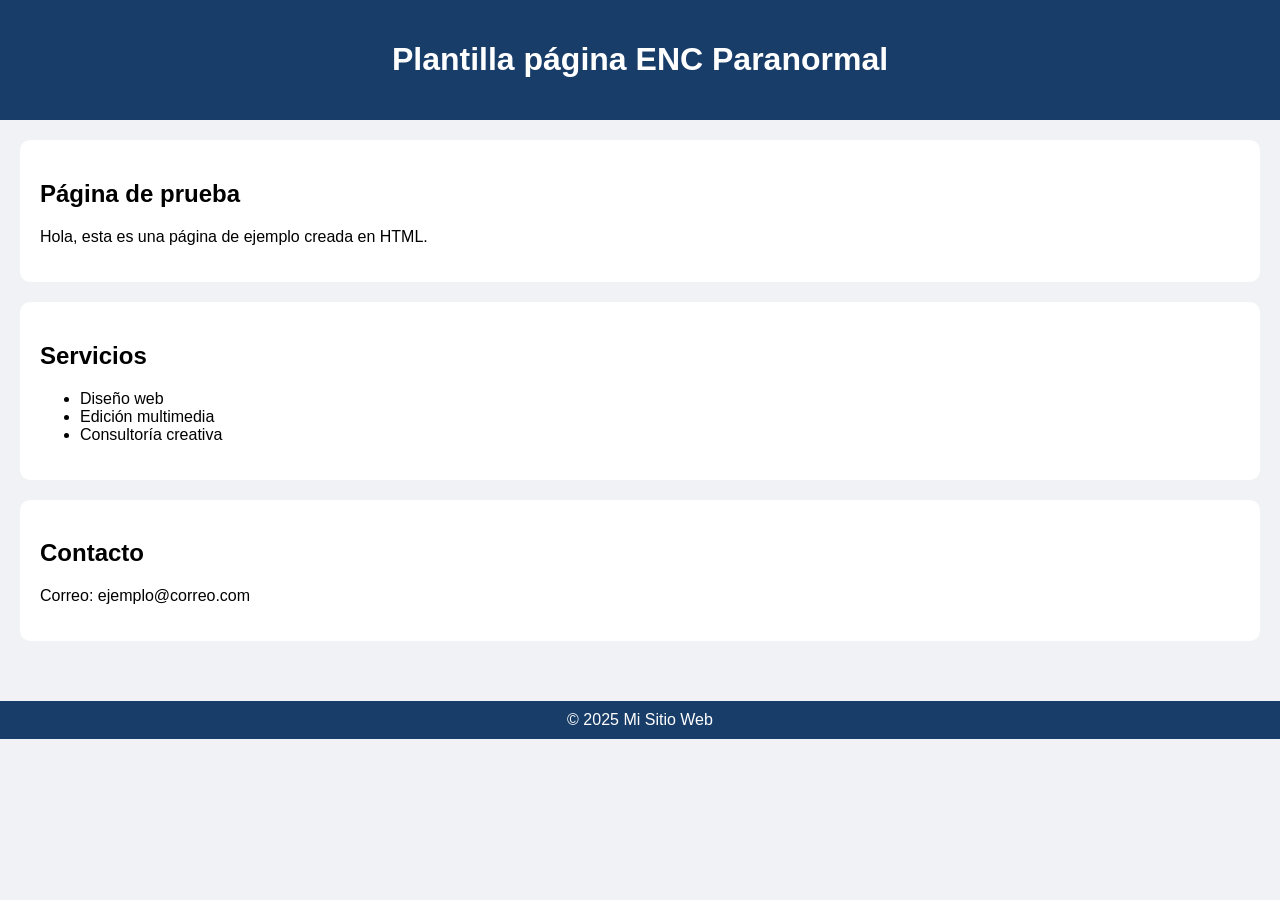
==== index.html @ 642942eb "Add files via upload" ====
<!DOCTYPE html>
<html lang="es">
<head>
  <meta charset="UTF-8">
  <meta name="viewport" content="width=device-width, initial-scale=1.0">
  <title>Plantilla página ENC Paranormal</title>
  <link rel="stylesheet" href="styles.css">
</head>

<body>

  <header>
    <h1>Plantilla página ENC Paranormal</h1>
  </header>

  <main>
    <section>
      <h2>Página de prueba</h2>
      <p>Hola, esta es una página de ejemplo creada en HTML.</p>
    </section>

    <section>
      <h2>Servicios</h2>
      <ul>
        <li>Diseño web</li>
        <li>Edición multimedia</li>
        <li>Consultoría creativa</li>
      </ul>
    </section>

    <section>
      <h2>Contacto</h2>
      <p>Correo: ejemplo@correo.com</p>
    </section>
  </main>

  <footer>
    © 2025 Mi Sitio Web
  </footer>

</body>
</html>
---- styles.css ----
/* Estilos generales */
body {
  font-family: Arial, sans-serif;
  margin: 0;
  background-color: #f0f2f5;
}

/* Encabezado */
header {
  background-color: #193d69;
  color: white;
  padding: 20px;
  text-align: center;
}

/* Contenido principal */
main {
  padding: 20px;
}

/* Secciones */
section {
  background-color: white;
  padding: 20px;
  border-radius: 10px;
  margin-bottom: 20px;
}

/* Footer */
footer {
  background-color: #193d69;
  color: white;
  text-align: center;
  padding: 10px;
  margin-top: 20px;
}
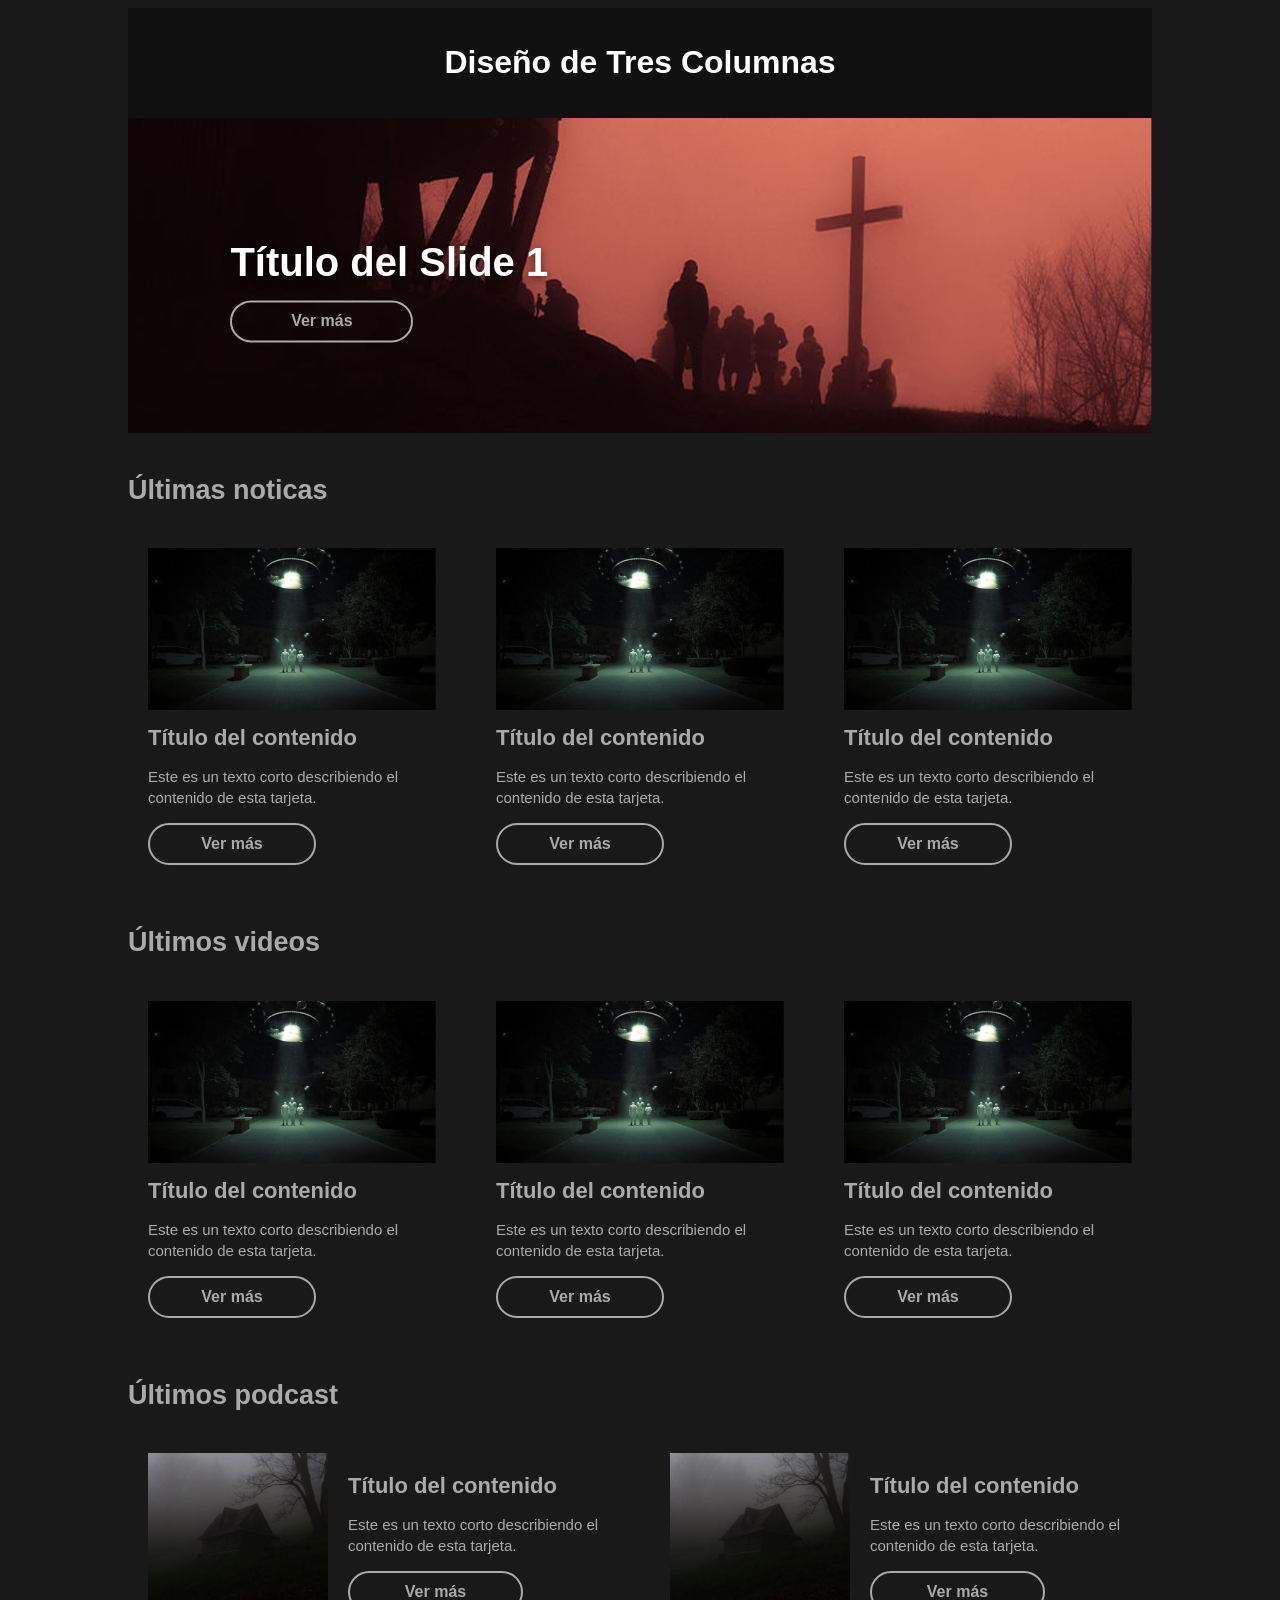
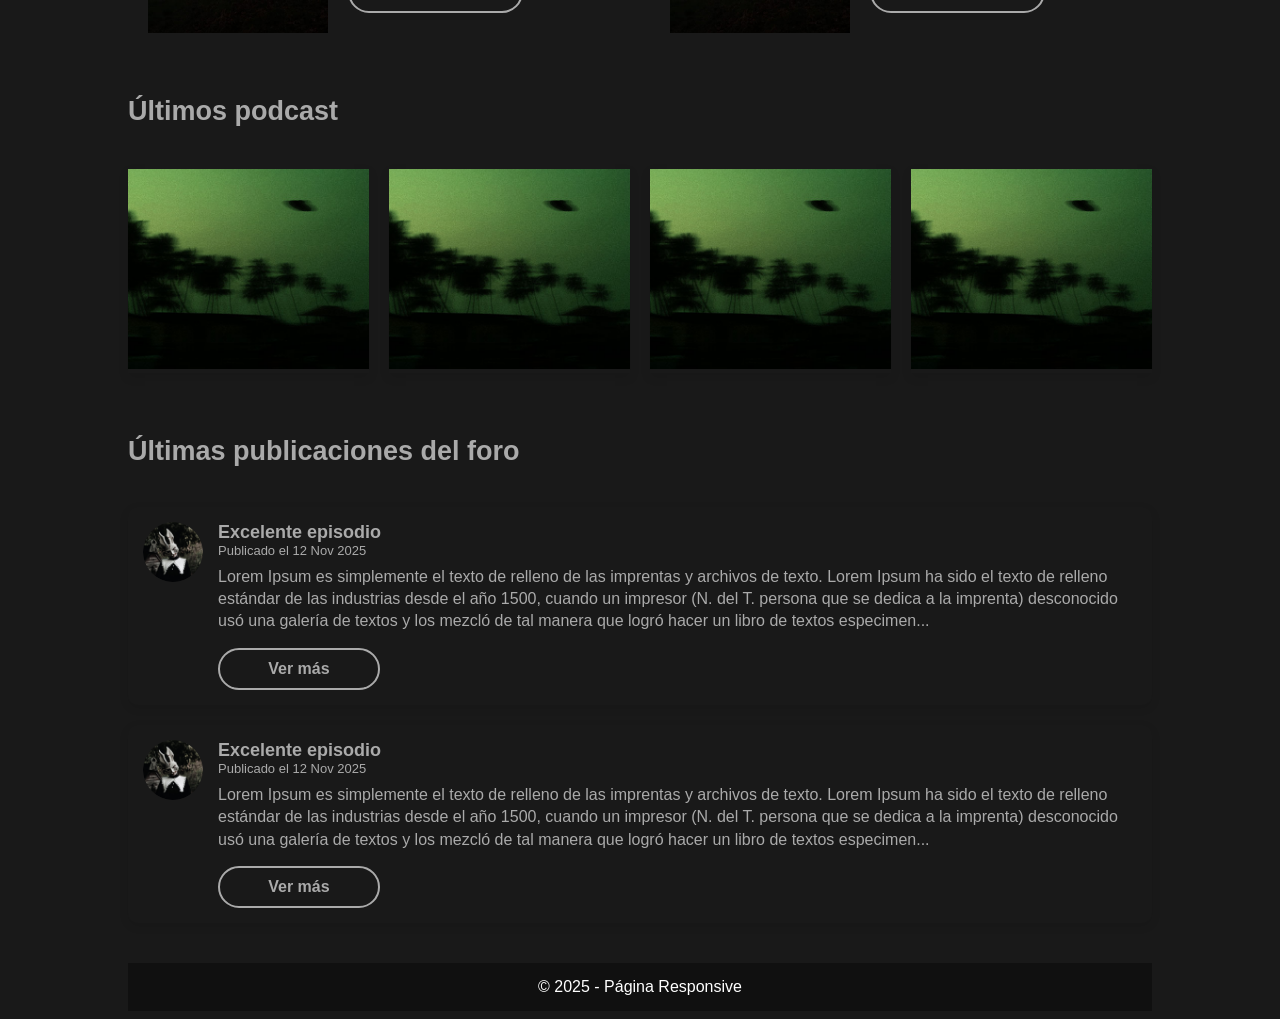
==== commit 692f1c7b: "Add files via upload" ====
--- a/index.html
+++ b/index.html
@@ -1,42 +1,228 @@
 <!DOCTYPE html>
 <html lang="es">
 <head>
-  <meta charset="UTF-8">
-  <meta name="viewport" content="width=device-width, initial-scale=1.0">
-  <title>Plantilla página ENC Paranormal</title>
-  <link rel="stylesheet" href="styles.css">
+  <meta charset="UTF-8" />
+  <meta name="viewport" content="width=device-width, initial-scale=1.0" />
+  <title>Tres Columnas Responsive</title>
+  <link rel="stylesheet" href="styles.css" />
 </head>
 
 <body>
 
-  <header>
-    <h1>Plantilla página ENC Paranormal</h1>
+  <!-- Encabezado principal -->
+  <header class="site-header">
+    <h1>Diseño de Tres Columnas</h1>
   </header>
 
-  <main>
-    <section>
-      <h2>Página de prueba</h2>
-      <p>Hola, esta es una página de ejemplo creada en HTML.</p>
-    </section>
-
-    <section>
-      <h2>Servicios</h2>
-      <ul>
-        <li>Diseño web</li>
-        <li>Edición multimedia</li>
-        <li>Consultoría creativa</li>
-      </ul>
-    </section>
-
-    <section>
-      <h2>Contacto</h2>
-      <p>Correo: ejemplo@correo.com</p>
-    </section>
+  <!-- Slider superior -->
+  <!-- Slider superior -->
+    <div class="slider">
+      <div class="slides">
+
+        <!-- Slide 1 -->
+        <div class="slide">
+          <img src="img/img_2.png" alt="Banner 1">
+
+          <div class="slide-content">
+            <h2>Título del Slide 1</h2>
+            <!--<a href="#" class="slide-btn">Conoce más</a>-->
+            <a href="#" class="card-btn">Ver más</a>
+          </div>
+        </div>
+
+        <!-- Slide 2 -->
+        <div class="slide">
+          <img src="img/img_6.png" alt="Banner 1">
+          <div class="slide-content">
+            <h2>Título del Slide 2</h2>
+            <a href="#" class="slide-btn">Conoce más</a>
+          </div>
+        </div>
+
+        <!-- Slide 3 -->
+        <div class="slide">
+          <img src="img/img_2.png" alt="Banner 1">
+
+          <div class="slide-content">
+            <h2>Título del Slide 1</h2>
+            <a href="#" class="slide-btn">Conoce más</a>
+          </div>
+        </div>
+
+      </div>
+    </div>
+
+  <section class="subtitulo">
+    <h2>Últimas noticas</h2>
+  </section>
+
+  <!-- Contenido principal -->
+  <main class="container">
+    
+    <!-- Columna 1 -->
+    <section class="col">
+        <img src="img/img_1.png" alt="Descripción de la imagen" class="card-img">
+        <div class="card-content">
+          <h2 class="card-title">Título del contenido</h2>
+          <p class="card-text">Este es un texto corto describiendo el contenido de esta tarjeta.</p>
+          <a href="#" class="card-btn">Ver más</a>
+        </div>
+    </section>
+
+    <!-- Columna 2 -->
+    <section class="col">
+        <img src="img/img_1.png" alt="Descripción de la imagen" class="card-img">
+        <div class="card-content">
+          <h2 class="card-title">Título del contenido</h2>
+          <p class="card-text">Este es un texto corto describiendo el contenido de esta tarjeta.</p>
+          <a href="#" class="card-btn">Ver más</a>
+        </div>
+    </section>
+
+    <!-- Columna 3 -->
+    <section class="col">
+        <img src="img/img_1.png" alt="Descripción de la imagen" class="card-img">
+        <div class="card-content">
+          <h2 class="card-title">Título del contenido</h2>
+          <p class="card-text">Este es un texto corto describiendo el contenido de esta tarjeta.</p>
+          <a href="#" class="card-btn">Ver más</a>
+        </div>
+    </section>
+
   </main>
 
-  <footer>
-    © 2025 Mi Sitio Web
+  <section class="subtitulo">
+    <h2>Últimos videos</h2>
+  </section>
+
+  <!-- Contenido principal -->
+  <main class="container">
+    
+    <!-- Columna 1 -->
+    <section class="col">
+        <img src="img/img_1.png" alt="Descripción de la imagen" class="card-img">
+        <div class="card-content">
+          <h2 class="card-title">Título del contenido</h2>
+          <p class="card-text">Este es un texto corto describiendo el contenido de esta tarjeta.</p>
+          <a href="#" class="card-btn">Ver más</a>
+        </div>
+    </section>
+
+    <!-- Columna 2 -->
+    <section class="col">
+        <img src="img/img_1.png" alt="Descripción de la imagen" class="card-img">
+        <div class="card-content">
+          <h2 class="card-title">Título del contenido</h2>
+          <p class="card-text">Este es un texto corto describiendo el contenido de esta tarjeta.</p>
+          <a href="#" class="card-btn">Ver más</a>
+        </div>
+    </section>
+
+    <!-- Columna 3 -->
+    <section class="col">
+        <img src="img/img_1.png" alt="Descripción de la imagen" class="card-img">
+        <div class="card-content">
+          <h2 class="card-title">Título del contenido</h2>
+          <p class="card-text">Este es un texto corto describiendo el contenido de esta tarjeta.</p>
+          <a href="#" class="card-btn">Ver más</a>
+        </div>
+    </section>
+
+  </main>
+
+  <section class="subtitulo">
+    <h2>Últimos podcast</h2>
+  </section>
+
+  <!-- Contenido principal -->
+  <main class="container">
+    
+    <!-- Columna 1 -->
+    <section class="col card-horizontal">
+      <img src="img/img_3.png" alt="Descripción de la imagen" class="card-img">
+
+      <div class="card-content">
+        <h2 class="card-title-2">Título del contenido</h2>
+        <p class="card-text">Este es un texto corto describiendo el contenido de esta tarjeta.</p>
+        <a href="#" class="card-btn">Ver más</a>
+      </div>
+    </section>
+
+    <!-- Columna 2 -->
+    <section class="col card-horizontal">
+      <img src="img/img_3.png" alt="Descripción de la imagen" class="card-img">
+
+      <div class="card-content">
+        <h2 class="card-title-2">Título del contenido</h2>
+        <p class="card-text">Este es un texto corto describiendo el contenido de esta tarjeta.</p>
+        <a href="#" class="card-btn">Ver más</a>
+      </div>
+    </section>
+  </main>
+
+  <!-- Galería -->
+
+  <section class="subtitulo">
+    <h2>Últimos podcast</h2>
+  </section>
+
+  <section class="galeria">
+    
+    <div class="galeria-item">
+      <img src="img/img_4.png" alt="Podcast 1">
+    </div>
+
+    <div class="galeria-item">
+      <img src="img/img_4.png" alt="Podcast 2">
+    </div>
+
+    <div class="galeria-item">
+      <img src="img/img_4.png" alt="Podcast 3">
+    </div>
+
+    <div class="galeria-item">
+      <img src="img/img_4.png" alt="Podcast 4">
+    </div>
+  </section>
+
+  <!-- Foro -->
+  <section class="subtitulo">
+    <h2>Últimas publicaciones del foro</h2>
+  </section>
+
+  <section class="comentarios">
+  
+  <div class="comentario">
+    <img src="img/img_5.png" alt="Avatar" class="avatar">
+    <div class="contenido-comentario">
+      <h3 class="comentario-titulo">Excelente episodio</h3>
+      <span class="comentario-fecha">Publicado el 12 Nov 2025</span>
+      <p class="comentario-texto">
+        Lorem Ipsum es simplemente el texto de relleno de las imprentas y archivos de texto. Lorem Ipsum ha sido el texto de relleno estándar de las industrias desde el año 1500, cuando un impresor (N. del T. persona que se dedica a la imprenta) desconocido usó una galería de textos y los mezcló de tal manera que logró hacer un libro de textos especimen...
+      </p>
+      <a href="#" class="card-btn-foro">Ver más</a>
+    </div>
+  </div>
+
+  <div class="comentario">
+    <img src="img/img_5.png" alt="Avatar" class="avatar">
+    <div class="contenido-comentario">
+      <h3 class="comentario-titulo">Excelente episodio</h3>
+      <span class="comentario-fecha">Publicado el 12 Nov 2025</span>
+      <p class="comentario-texto">
+        Lorem Ipsum es simplemente el texto de relleno de las imprentas y archivos de texto. Lorem Ipsum ha sido el texto de relleno estándar de las industrias desde el año 1500, cuando un impresor (N. del T. persona que se dedica a la imprenta) desconocido usó una galería de textos y los mezcló de tal manera que logró hacer un libro de textos especimen...
+      </p>
+      <a href="#" class="card-btn-foro">Ver más</a>
+    </div>
+  </div>
+
+</section>
+
+
+  <!-- Pie de página -->
+  <footer class="site-footer">
+    © 2025 - Página Responsive
   </footer>
 
 </body>
-</html>
+</html>
--- a/styles.css
+++ b/styles.css
@@ -1,36 +1,346 @@
 /* Estilos generales */
 body {
   font-family: Arial, sans-serif;
-  margin: 0;
-  background-color: #f0f2f5;
-}
-
-/* Encabezado */
-header {
-  background-color: #193d69;
-  color: white;
-  padding: 20px;
-  text-align: center;
-}
-
-/* Contenido principal */
-main {
-  padding: 20px;
-}
-
-/* Secciones */
-section {
-  background-color: white;
-  padding: 20px;
-  border-radius: 10px;
-  margin-bottom: 20px;
-}
-
-/* Footer */
-footer {
-  background-color: #193d69;
+  background: #191919;
+  margin-left: 10%;
+  margin-right: 10%;
+}
+
+/* Header y footer */
+header, footer {
+  background: #101010;
   color: white;
   text-align: center;
+  padding: 15px 0;
+}
+
+/* Contenedor de columnas */
+.container {
+  display: flex;
+  gap: 20px;
+}
+
+/* Columnas */
+.col {
+  padding: 20px;
+  flex: 1; /* Todas las columnas ocupan el mismo tamaño */
+}
+
+/* Responsive: en pantallas pequeñas se apilan */
+@media (max-width: 768px) {
+  .container {
+    flex-direction: column;
+  }
+}
+
+/* estilos tarjetas */
+.card {
+  width: 300px;
+  background: white;
+  border-radius: 12px;
+  overflow: hidden;
+  box-shadow: 0 4px 10px rgba(0,0,0,0.1);
+  padding-bottom: 20px;
+  font-family: Arial, sans-serif;
+}
+
+.card-img {
+  width: 100%;
+  height: auto;
+  display: block;
+}
+
+.card-title {
+  padding-top: 15px;
+  margin: 0;
+  font-size: 22px;
+  color: #aaa;
+}
+
+.card-title-2 {
+  margin: 0;
+  font-size: 22px;
+  color: #aaa;
+}
+
+.card-text {
+  color: #aaa;
+  font-size: 15px;
+  line-height: 1.4;
+}
+
+.card-btn {
+  display: block;
   padding: 10px;
-  margin-top: 20px;
+  color: #aaa;
+  text-align: center;
+  text-decoration: none;
+  border-radius: 50px;
+  font-weight: bold;
+  border: 2px solid #aaa;
+  width: 50%;
+}
+
+.card-btn-foro {
+  display: block;
+  padding: 10px;
+  color: #aaa;
+  text-align: center;
+  text-decoration: none;
+  border-radius: 50px;
+  font-weight: bold;
+  border: 2px solid #aaa;
+  width: 15%;
+}
+
+/* fin estilos tarjetas */
+
+/* ---- SLIDER ---- */
+/* Contenedor general */
+.slider {
+  width: 100%;
+  overflow: hidden;
+  position: relative;
+}
+
+/* Contenedor de las diapositivas */
+.slides {
+  display: flex;
+  width: 300%;
+  animation: slide 12s infinite;
+}
+
+.slide {
+  position: relative;
+  width: 100%;
+}
+
+.slide img {
+  width: 100%;
+  height: auto;
+  display: block;
+}
+
+/* Contenido encima de la imagen */
+.slide-content {
+  position: absolute;
+  top: 50%;
+  left: 10%;
+  transform: translateY(-50%);
+  color: #fff;
+  max-width: 400px;
+}
+
+.slide-content h2 {
+  font-size: 40px;
+  font-weight: 700;
+  margin-bottom: 15px;
+  text-shadow: 0px 3px 8px rgba(0,0,0,0.6);
+}
+
+.slide-btn {
+  display: inline-block;
+  padding: 10px 20px;
+  background-color: #193d69;
+  color: #fff;
+  font-size: 18px;
+  border-radius: 6px;
+  text-decoration: none;
+  border: 2px solid #fff;
+  transition: 0.3s;
+}
+
+.slide-btn:hover {
+  background-color: #fff;
+  color: #193d69;
+  border-color: #193d69;
+}
+
+/* Animación del slider */
+/*@keyframes slide {
+  0% { transform: translateX(0); }
+  33% { transform: translateX(0); }
+
+  36% { transform: translateX(-100%); }
+  66% { transform: translateX(-100%); }
+
+  69% { transform: translateX(-200%); }
+  100% { transform: translateX(-200%); }
+}*/
+/* ----FIN SLIDER ---- */
+
+/*tarjeta de podcast*/
+/* Tarjeta horizontal con imagen izquierda */
+.card-horizontal {
+  display: flex;
+  align-items: center;
+  gap: 20px;
+  /*background: #ffffff;*/
+  padding: 20px;
+  border-radius: 50px;
+  /*box-shadow: 0 4px 10px rgba(0,0,0,0.1);*/
+}
+
+/* Imagen */
+.card-horizontal .card-img {
+  width: 180px;
+  height: auto;
+  object-fit: cover;
+}
+
+/* Contenido */
+.card-horizontal .card-content {
+  flex: 1;
+}
+
+.card-horizontal .card-title {
+  /*margin: 0 0 10px 0;*/
+  font-size: 22px;
+}
+
+.card-horizontal .card-text {
+  margin-bottom: 15px;
+  color: #aaa;
+}
+
+.card-horizontal .card-btn {
+  padding: 10px 20px;
+  border: 2px solid #aaa;
+  color: #aaa;
+  text-decoration: none;
+  border-radius: 50px;
+  transition: 0.3s;
+}
+
+.card-horizontal .card-btn:hover {
+  background: #aaa;
+  color: #aaa;
+}
+
+@media (max-width: 768px) {
+  .card-horizontal {
+    flex-direction: column;
+    text-align: center;
+  }
+
+  .card-horizontal .card-img {
+    width: 100%;
+    max-width: 300px;
+  }
+}
+/*FIN tarjeta de podcast*/
+
+/*css de galeria*/
+/* Galería general */
+.galeria {
+  display: grid;
+  grid-template-columns: repeat(4, 1fr);
+  gap: 20px;
+  padding: 20px 0;
+}
+
+/* Cada elemento */
+.galeria-item {
+  overflow: hidden;
+  /*border-radius: 12px;*/
+  box-shadow: 0 4px 10px rgba(0,0,0,0.1);
+}
+
+/* Imagen */
+.galeria-item img {
+  width: 100%;
+  height: 200px;
+  object-fit: cover;
+  transition: transform .3s ease;
+}
+
+.galeria-item img:hover {
+  transform: scale(1.05);
+}
+@media (max-width: 1024px) {
+  .galeria {
+    grid-template-columns: repeat(2, 1fr);
+  }
+}
+
+@media (max-width: 600px) {
+  .galeria {
+    grid-template-columns: 1fr;
+  }
+}
+
+/*FIN css de galeria*/
+
+/*css de foro*/
+.comentarios {
+  width: 100%;
+  /*max-width: 800px;*/
+  margin: 40px auto;
+  display: flex;
+  flex-direction: column;
+  gap: 20px;
+}
+
+.comentario {
+  display: flex;
+  align-items: flex-start;
+  gap: 15px;
+  padding: 15px;
+  /*background: #ffffff;*/
+  border-radius: 10px;
+  box-shadow: 0 3px 10px rgba(0,0,0,0.1);
+}
+
+.avatar {
+  width: 60px;
+  height: 60px;
+  border-radius: 50%;
+  object-fit: cover;
+}
+
+.contenido-comentario {
+  flex: 1;
+}
+
+.comentario-titulo {
+  margin: 0;
+  font-size: 18px;
+  color: #aaa;
+}
+
+.comentario-fecha {
+  display: block;
+  font-size: 13px;
+  color: #aaa;
+  margin-bottom: 8px;
+}
+
+.comentario-texto {
+  margin: 0;
+  color: #aaa;
+  line-height: 1.4;
+  padding-bottom: 15px;
+}
+@media (max-width: 600px) {
+  .comentario {
+    flex-direction: column;
+    align-items: left;
+    text-align: left;
+  }
+
+  .avatar {
+    width: 70px;
+    height: 70px;
+  }
+
+  .card-btn-foro {
+    width: 50%;
+  }
+}
+/*FIN css de foro*/
+
+.subtitulo {
+  color: #aaa;
+  padding-top: 20px;
+  font-size: 18px;
 }
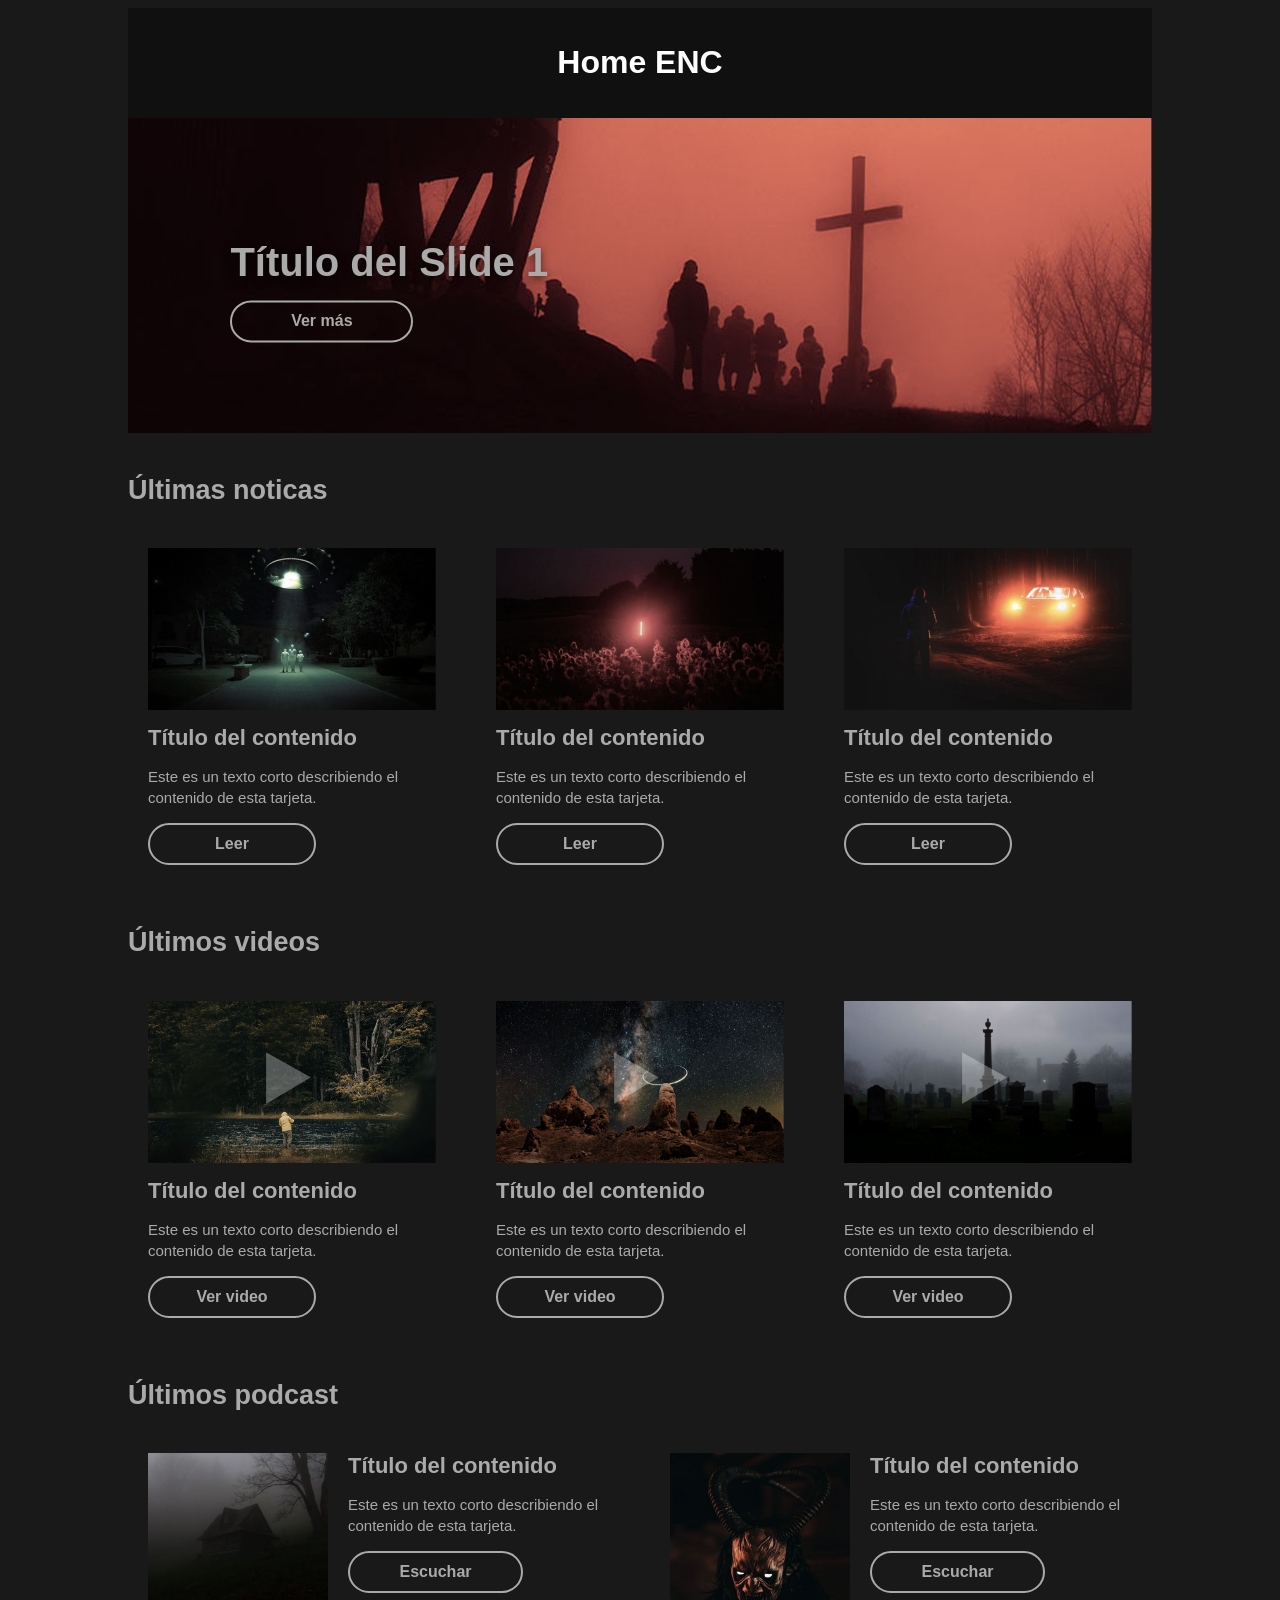
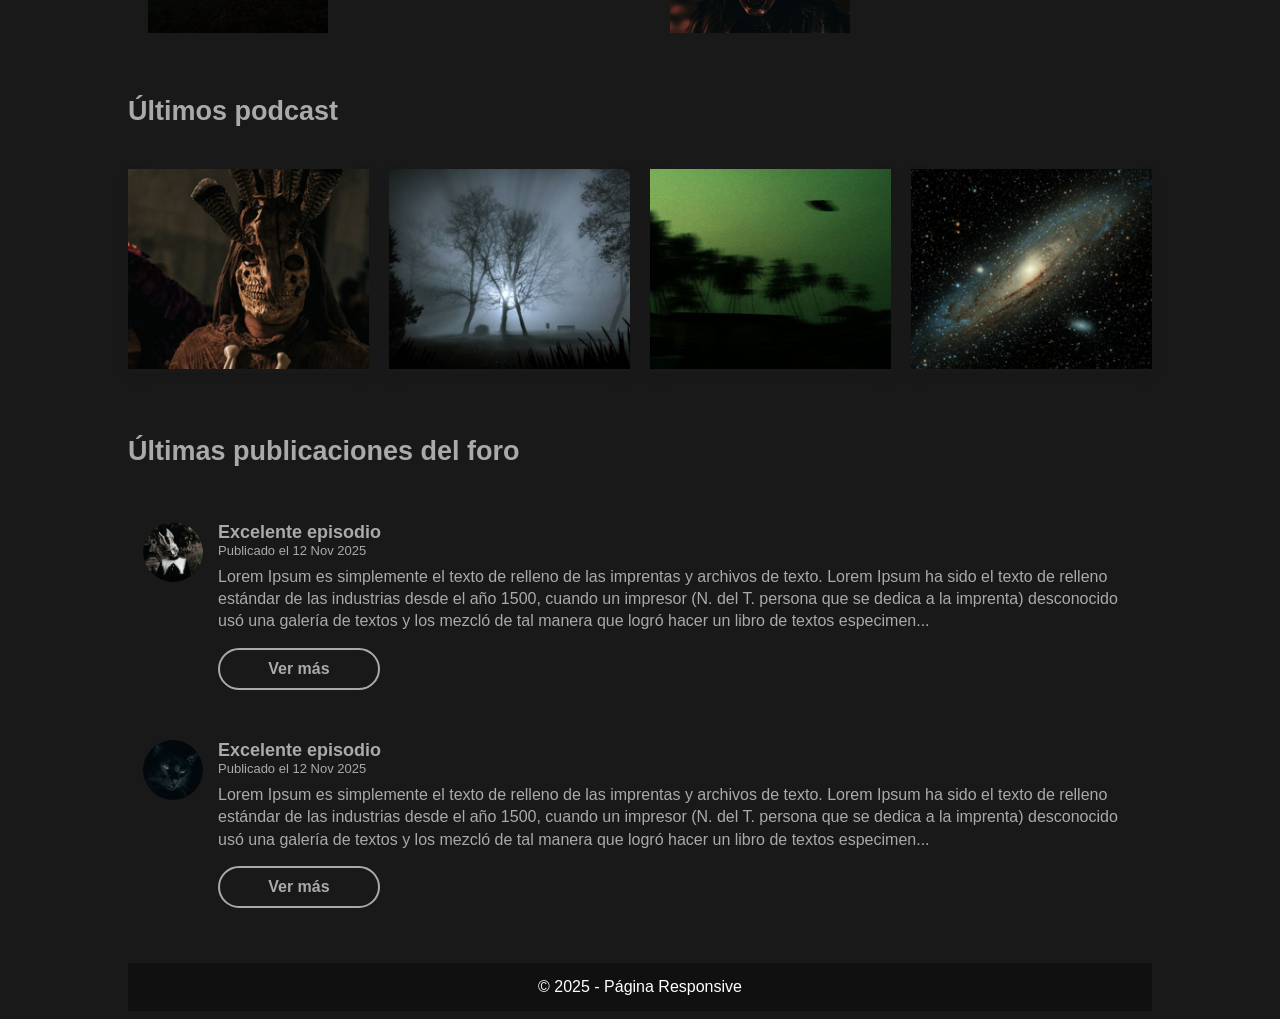
==== commit 8f422ef8: "Add files via upload" ====
--- a/index.html
+++ b/index.html
@@ -3,7 +3,7 @@
 <head>
   <meta charset="UTF-8" />
   <meta name="viewport" content="width=device-width, initial-scale=1.0" />
-  <title>Tres Columnas Responsive</title>
+  <title>Home ENC</title>
   <link rel="stylesheet" href="styles.css" />
 </head>
 
@@ -11,7 +11,7 @@
 
   <!-- Encabezado principal -->
   <header class="site-header">
-    <h1>Diseño de Tres Columnas</h1>
+    <h1>Home ENC</h1>
   </header>
 
   <!-- Slider superior -->
@@ -35,7 +35,7 @@
           <img src="img/img_6.png" alt="Banner 1">
           <div class="slide-content">
             <h2>Título del Slide 2</h2>
-            <a href="#" class="slide-btn">Conoce más</a>
+            <a href="#" class="slide-btn">Leer</a>
           </div>
         </div>
 
@@ -53,7 +53,7 @@
     </div>
 
   <section class="subtitulo">
-    <h2>Últimas noticas</h2>
+      <h2>Últimas noticas</h2>
   </section>
 
   <!-- Contenido principal -->
@@ -65,27 +65,27 @@
         <div class="card-content">
           <h2 class="card-title">Título del contenido</h2>
           <p class="card-text">Este es un texto corto describiendo el contenido de esta tarjeta.</p>
-          <a href="#" class="card-btn">Ver más</a>
+          <a href="#" class="card-btn">Leer</a>
         </div>
     </section>
 
     <!-- Columna 2 -->
     <section class="col">
-        <img src="img/img_1.png" alt="Descripción de la imagen" class="card-img">
-        <div class="card-content">
-          <h2 class="card-title">Título del contenido</h2>
-          <p class="card-text">Este es un texto corto describiendo el contenido de esta tarjeta.</p>
-          <a href="#" class="card-btn">Ver más</a>
+        <img src="img/img_8.png" alt="Descripción de la imagen" class="card-img">
+        <div class="card-content">
+          <h2 class="card-title">Título del contenido</h2>
+          <p class="card-text">Este es un texto corto describiendo el contenido de esta tarjeta.</p>
+          <a href="#" class="card-btn">Leer</a>
         </div>
     </section>
 
     <!-- Columna 3 -->
     <section class="col">
-        <img src="img/img_1.png" alt="Descripción de la imagen" class="card-img">
-        <div class="card-content">
-          <h2 class="card-title">Título del contenido</h2>
-          <p class="card-text">Este es un texto corto describiendo el contenido de esta tarjeta.</p>
-          <a href="#" class="card-btn">Ver más</a>
+        <img src="img/img_9.png" alt="Descripción de la imagen" class="card-img">
+        <div class="card-content">
+          <h2 class="card-title">Título del contenido</h2>
+          <p class="card-text">Este es un texto corto describiendo el contenido de esta tarjeta.</p>
+          <a href="#" class="card-btn">Leer</a>
         </div>
     </section>
 
@@ -100,31 +100,31 @@
     
     <!-- Columna 1 -->
     <section class="col">
-        <img src="img/img_1.png" alt="Descripción de la imagen" class="card-img">
-        <div class="card-content">
-          <h2 class="card-title">Título del contenido</h2>
-          <p class="card-text">Este es un texto corto describiendo el contenido de esta tarjeta.</p>
-          <a href="#" class="card-btn">Ver más</a>
+        <img src="img/img_10.png" alt="Descripción de la imagen" class="card-img">
+        <div class="card-content">
+          <h2 class="card-title">Título del contenido</h2>
+          <p class="card-text">Este es un texto corto describiendo el contenido de esta tarjeta.</p>
+          <a href="reproductor_video.html" class="card-btn">Ver video</a>
         </div>
     </section>
 
     <!-- Columna 2 -->
     <section class="col">
-        <img src="img/img_1.png" alt="Descripción de la imagen" class="card-img">
-        <div class="card-content">
-          <h2 class="card-title">Título del contenido</h2>
-          <p class="card-text">Este es un texto corto describiendo el contenido de esta tarjeta.</p>
-          <a href="#" class="card-btn">Ver más</a>
+        <img src="img/img_11.png" alt="Descripción de la imagen" class="card-img">
+        <div class="card-content">
+          <h2 class="card-title">Título del contenido</h2>
+          <p class="card-text">Este es un texto corto describiendo el contenido de esta tarjeta.</p>
+          <a href="reproductor_video.html" class="card-btn">Ver video</a>
         </div>
     </section>
 
     <!-- Columna 3 -->
     <section class="col">
-        <img src="img/img_1.png" alt="Descripción de la imagen" class="card-img">
-        <div class="card-content">
-          <h2 class="card-title">Título del contenido</h2>
-          <p class="card-text">Este es un texto corto describiendo el contenido de esta tarjeta.</p>
-          <a href="#" class="card-btn">Ver más</a>
+        <img src="img/img_12.png" alt="Descripción de la imagen" class="card-img">
+        <div class="card-content">
+          <h2 class="card-title">Título del contenido</h2>
+          <p class="card-text">Este es un texto corto describiendo el contenido de esta tarjeta.</p>
+          <a href="reproductor_video.html" class="card-btn">Ver video</a>
         </div>
     </section>
 
@@ -144,18 +144,18 @@
       <div class="card-content">
         <h2 class="card-title-2">Título del contenido</h2>
         <p class="card-text">Este es un texto corto describiendo el contenido de esta tarjeta.</p>
-        <a href="#" class="card-btn">Ver más</a>
+        <a href="#" class="card-btn">Escuchar</a>
       </div>
     </section>
 
     <!-- Columna 2 -->
     <section class="col card-horizontal">
-      <img src="img/img_3.png" alt="Descripción de la imagen" class="card-img">
+      <img src="img/img_13.png" alt="Descripción de la imagen" class="card-img">
 
       <div class="card-content">
         <h2 class="card-title-2">Título del contenido</h2>
         <p class="card-text">Este es un texto corto describiendo el contenido de esta tarjeta.</p>
-        <a href="#" class="card-btn">Ver más</a>
+        <a href="#" class="card-btn">Escuchar</a>
       </div>
     </section>
   </main>
@@ -169,11 +169,11 @@
   <section class="galeria">
     
     <div class="galeria-item">
-      <img src="img/img_4.png" alt="Podcast 1">
-    </div>
-
-    <div class="galeria-item">
-      <img src="img/img_4.png" alt="Podcast 2">
+      <img src="img/img_14.png" alt="Podcast 1">
+    </div>
+
+    <div class="galeria-item">
+      <img src="img/img_15.png" alt="Podcast 2">
     </div>
 
     <div class="galeria-item">
@@ -181,7 +181,7 @@
     </div>
 
     <div class="galeria-item">
-      <img src="img/img_4.png" alt="Podcast 4">
+      <img src="img/img_16.png" alt="Podcast 4">
     </div>
   </section>
 
@@ -205,7 +205,7 @@
   </div>
 
   <div class="comentario">
-    <img src="img/img_5.png" alt="Avatar" class="avatar">
+    <img src="img/img_17.png" alt="Avatar" class="avatar">
     <div class="contenido-comentario">
       <h3 class="comentario-titulo">Excelente episodio</h3>
       <span class="comentario-fecha">Publicado el 12 Nov 2025</span>
--- a/styles.css
+++ b/styles.css
@@ -79,6 +79,13 @@
   font-weight: bold;
   border: 2px solid #aaa;
   width: 50%;
+  transition: all 0.3s ease; /* Suaviza la animación */
+}
+
+.card-btn:hover {
+  background-color: #aaa;   /* Fondo cambia */
+  color: #191919;              /* Texto cambia */
+  cursor: pointer;
 }
 
 .card-btn-foro {
@@ -93,6 +100,12 @@
   width: 15%;
 }
 
+.card-btn-foro:hover {
+  background-color: #aaa;   /* Fondo cambia */
+  color: #191919;              /* Texto cambia */
+  cursor: pointer;
+}
+
 /* fin estilos tarjetas */
 
 /* ---- SLIDER ---- */
@@ -127,7 +140,7 @@
   top: 50%;
   left: 10%;
   transform: translateY(-50%);
-  color: #fff;
+  color: #aaa;
   max-width: 400px;
 }
 
@@ -151,7 +164,7 @@
 }
 
 .slide-btn:hover {
-  background-color: #fff;
+  background-color: #aaa;
   color: #193d69;
   border-color: #193d69;
 }
@@ -173,7 +186,7 @@
 /* Tarjeta horizontal con imagen izquierda */
 .card-horizontal {
   display: flex;
-  align-items: center;
+  align-items: left;
   gap: 20px;
   /*background: #ffffff;*/
   padding: 20px;
@@ -214,13 +227,13 @@
 
 .card-horizontal .card-btn:hover {
   background: #aaa;
-  color: #aaa;
+  color: #191919;
 }
 
 @media (max-width: 768px) {
   .card-horizontal {
     flex-direction: column;
-    text-align: center;
+    text-align: left;
   }
 
   .card-horizontal .card-img {
@@ -288,7 +301,7 @@
   padding: 15px;
   /*background: #ffffff;*/
   border-radius: 10px;
-  box-shadow: 0 3px 10px rgba(0,0,0,0.1);
+  /*box-shadow: 0 3px 10px rgba(0,0,0,0.1);*/
 }
 
 .avatar {
@@ -343,4 +356,23 @@
   color: #aaa;
   padding-top: 20px;
   font-size: 18px;
-}+}
+
+/*CSS video*/
+.video-container {
+  position: relative;
+  padding-top: 56.25%; /* Proporción 16:9 */
+  width: 100%;
+  overflow: hidden;
+  border-radius: 12px; /* opcional, para esquinas redondeadas */
+}
+
+.video-container iframe {
+  position: absolute;
+  top: 0;
+  left: 0;
+  width: 100%;
+  height: 100%;
+  border: none;
+}
+/*FIN CSS video*/
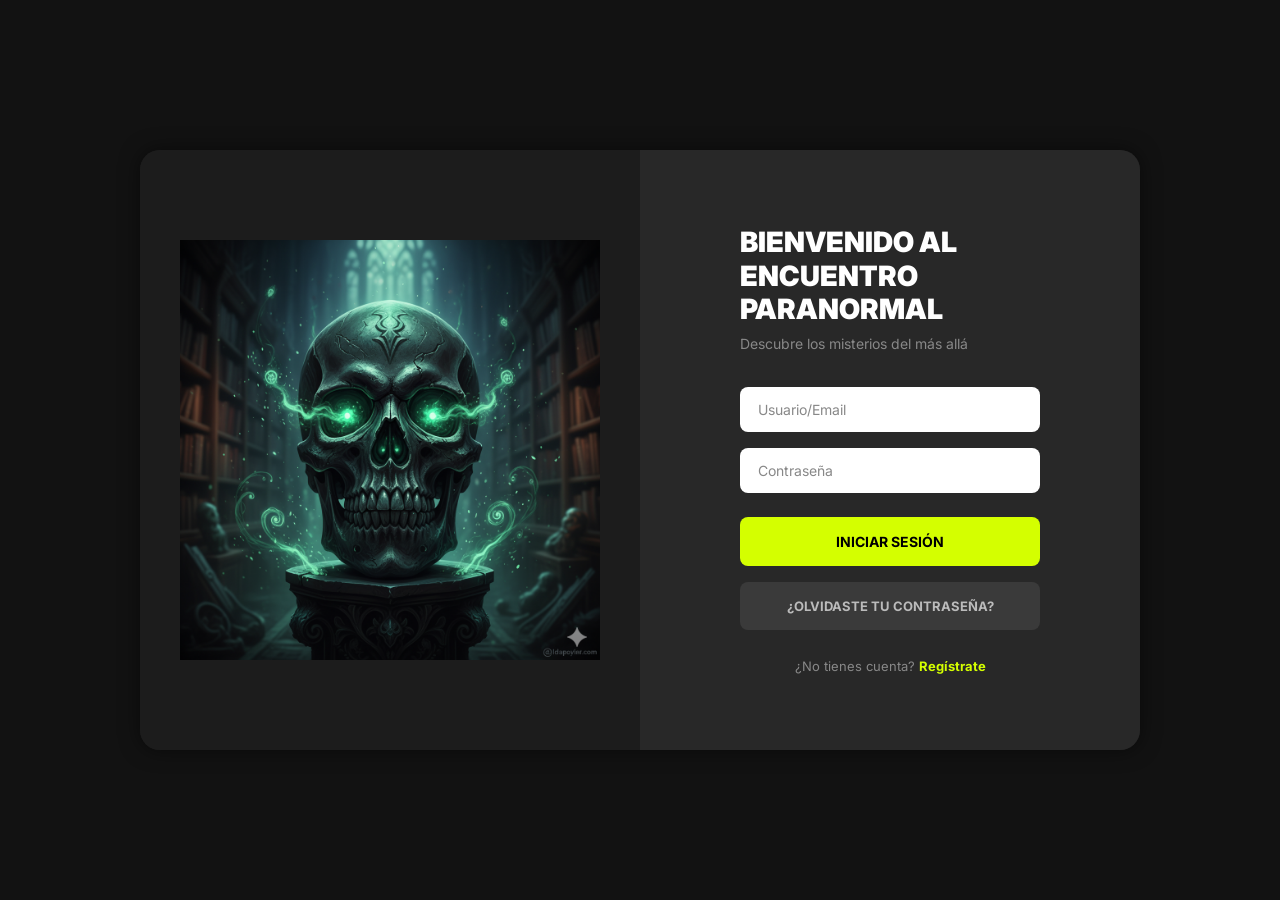
==== commit 30536e16: "Add files via upload" ====
--- a/index.html
+++ b/index.html
@@ -1,228 +1,507 @@
 <!DOCTYPE html>
 <html lang="es">
 <head>
-  <meta charset="UTF-8" />
-  <meta name="viewport" content="width=device-width, initial-scale=1.0" />
-  <title>Home ENC</title>
-  <link rel="stylesheet" href="styles.css" />
+    <meta charset="UTF-8">
+    <meta name="viewport" content="width=device-width, initial-scale=1.0">
+    <title>Encuentro Paranormal</title>
+    <link rel="preconnect" href="https://fonts.googleapis.com">
+    <link rel="preconnect" href="https://fonts.gstatic.com" crossorigin>
+    <link href="https://fonts.googleapis.com/css2?family=Inter:wght@400;700;900&display=swap" rel="stylesheet">
+    <link rel="stylesheet" href="style.css">
 </head>
-
 <body>
-
-  <!-- Encabezado principal -->
-  <header class="site-header">
-    <h1>Home ENC</h1>
-  </header>
-
-  <!-- Slider superior -->
-  <!-- Slider superior -->
-    <div class="slider">
-      <div class="slides">
-
-        <!-- Slide 1 -->
-        <div class="slide">
-          <img src="img/img_2.png" alt="Banner 1">
-
-          <div class="slide-content">
-            <h2>Título del Slide 1</h2>
-            <!--<a href="#" class="slide-btn">Conoce más</a>-->
-            <a href="#" class="card-btn">Ver más</a>
-          </div>
+    
+    <div id="loginPage" class="page active">
+        <div class="login-wrapper"> 
+            <div class="login-container">
+                <div class="login-left">
+                    <img src="images/Foto paranormal.png" alt="Paranormal" class="login-image">
+                </div>
+                <div class="login-right">
+                    <div class="login-content">
+                        <h1>BIENVENIDO AL<br>ENCUENTRO<br>PARANORMAL</h1>
+                        <p class="subtitle">Descubre los misterios del más allá</p>
+                        
+                        <div id="loginForm" class="form-container">
+                            <input type="text" id="loginUsername" placeholder="Usuario/Email" class="input-field">
+                            <input type="password" id="loginPassword" placeholder="Contraseña" class="input-field">
+                            <button onclick="login()" class="btn-primary">Iniciar sesión</button>
+                            <button onclick="showRegister()" class="btn-secondary">¿Olvidaste tu contraseña?</button>
+                            <p class="register-link">¿No tienes cuenta? <span onclick="showRegister()">Regístrate</span></p>
+                        </div>
+
+                        <div id="registerForm" class="form-container hidden">
+                            <input type="text" id="registerUsername" placeholder="Usuario" class="input-field">
+                            <input type="email" id="registerEmail" placeholder="Email" class="input-field">
+                            <input type="password" id="registerPassword" placeholder="Contraseña" class="input-field">
+                            <label for="profilePicture" class="input-file-label">Elige una foto de perfil</label>
+                            <input type="file" id="profilePicture" accept="image/*" class="input-file">
+                            <button onclick="register()" class="btn-primary">Registrarse</button>
+                            <button onclick="showLogin()" class="btn-secondary">Volver al login</button>
+                        </div>
+                    </div>
+                </div>
+            </div>
         </div>
-
-        <!-- Slide 2 -->
-        <div class="slide">
-          <img src="img/img_6.png" alt="Banner 1">
-          <div class="slide-content">
-            <h2>Título del Slide 2</h2>
-            <a href="#" class="slide-btn">Leer</a>
-          </div>
-        </div>
-
-        <!-- Slide 3 -->
-        <div class="slide">
-          <img src="img/img_2.png" alt="Banner 1">
-
-          <div class="slide-content">
-            <h2>Título del Slide 1</h2>
-            <a href="#" class="slide-btn">Conoce más</a>
-          </div>
-        </div>
-
-      </div>
-    </div>
-
-  <section class="subtitulo">
-      <h2>Últimas noticas</h2>
-  </section>
-
-  <!-- Contenido principal -->
-  <main class="container">
+    </div>
+
+    <div id="noticiasPage" class="page">
+        <header class="main-header">
+            <div class="header-content">
+                <div class="logo">
+                    <img src="images/Logo.png" alt="Logo">
+                    <span>ENCUENTRO PARANORMAL</span>
+                </div>
+                <nav class="main-nav">
+                    <a href="#" class="nav-link" onclick="goToNoticias('INICIO')">INICIO</a>
+                    <a href="#" class="nav-link" onclick="goToNoticias('NOTICIAS')">NOTICIAS</a>
+                    <a href="#" class="nav-link" onclick="goToForo()">FORO</a>
+                    <a href="#" class="nav-link" onclick="goToGaleria()">GALERÍA</a>
+                    <a href="#" class="nav-link" onclick="goToHistorias()">HISTORIAS</a>
+                </nav>
+                <div class="user-section">
+                    <img id="userProfilePic" src="" alt="Perfil" class="user-pic">
+                    <span id="userProfileName">MI PERFIL</span>
+                </div>
+            </div>
+        </header>
+
+        <main class="main-content">
+            <div class="content-wrapper">
+                <div class="news-content">
+                    <h2 class="section-title">NOTICIAS PARANORMALES</h2>
+                    
+                    <div class="news-grid" id="newsGrid">
+                    </div>
+                </div>
+                
+                <aside class="categories-sidebar">
+                    <h3>Categorías</h3>
+                    <ul id="categoryList">
+                        <li onclick="filterNewsByCategory('Todas', this)" class="active">Todas</li>
+                        <li onclick="filterNewsByCategory('Fantasmas', this)">Fantasmas</li>
+                        <li onclick="filterNewsByCategory('OVNIs', this)">OVNIs</li>
+                        <li onclick="filterNewsByCategory('Leyendas Urbanas', this)">Leyendas urbanas</li>
+                    </ul>
+                </aside>
+            </div>
+        </main>
+
+        <footer class="main-footer">
+            <div class="footer-content">
+                <div class="footer-logo">
+                    <img src="images/Logo.png" alt="Logo">
+                </div>
+                <div class="footer-contact">
+                    <h4>Contacto</h4>
+                    <p>encuentroparanormal@gmail.com</p>
+                    <p>Cal. 41 #59-46 - Barranquilla</p>
+                </div>
+                <div class="footer-social">
+                    <h4>Redes Sociales</h4>
+                    <div class="social-icons">
+                        <a href="#" class="social-icon fb">f</a>
+                        <a href="#" class="social-icon tw">t</a>
+                        <a href="#" class="social-icon ig">i</a>
+                        <a href="#" class="social-icon li">in</a>
+                    </div>
+                </div>
+            </div>
+        </footer>
+    </div>
+
+    <div id="articleDetailPage" class="page">
+        <header class="main-header">
+            <div class="header-content">
+                <div class="logo">
+                    <img src="images/Logo.png" alt="Logo">
+                    <span>ENCUENTRO PARANORMAL</span>
+                </div>
+                <nav class="main-nav">
+                    <a href="#" class="nav-link" onclick="goToNoticias('INICIO')">INICIO</a>
+                    <a href="#" class="nav-link" onclick="goToNoticias('NOTICIAS')">NOTICIAS</a>
+                    <a href="#" class="nav-link" onclick="goToForo()">FORO</a>
+                    <a href="#" class="nav-link" onclick="goToGaleria()">GALERÍA</a>
+                    <a href="#" class="nav-link" onclick="goToHistorias()">HISTORIAS</a>
+                </nav>
+                <div class="user-section">
+                    <img id="userProfilePic2" src="" alt="Perfil" class="user-pic">
+                    <span id="userProfileName2">MI PERFIL</span>
+                </div>
+            </div>
+        </header>
+
+        <main class="main-content">
+            <div class="article-content-wrapper">
+                <div class="article-main">
+                    <h1 id="articleTitle"></h1>
+                    <p class="article-author">Publicado por <span id="articleAuthor"></span></p>
+                    
+                    <img id="articleImage" src="" alt="Historia" class="article-image">
+                    
+                    <div id="articleContent" class="article-text">
+                    </div>
+
+                    <div class="comments-section">
+                        <h3>Comentarios (3)</h3>
+                        <div class="comment-input">
+                            <input type="text" placeholder="Escribe tu comentario..." class="comment-field">
+                            <button class="btn-comment">Publicar comentario</button>
+                        </div>
+                    </div>
+                </div>
+
+                <aside class="article-sidebar">
+                    <h3>Noticias relacionadas</h3>
+                    <div class="related-news" id="relatedNews">
+                    </div>
+                </aside>
+            </div>
+        </main>
+
+        <footer class="main-footer">
+            <div class="footer-content">
+                <div class="footer-logo">
+                    <img src="images/Logo.png" alt="Logo">
+                </div>
+                <div class="footer-contact">
+                    <h4>Contacto</h4>
+                    <p>encuentroparanormal@gmail.com</p>
+                    <p>Cal. 41 #59-46 - Barranquilla</p>
+                </div>
+                <div class="footer-social">
+                    <h4>Redes Sociales</h4>
+                    <div class="social-icons">
+                        <a href="#" class="social-icon fb">f</a>
+                        <a href="#" class="social-icon tw">t</a>
+                        <a href="#" class="social-icon ig">i</a>
+                        <a href="#" class="social-icon li">in</a>
+                    </div>
+                </div>
+            </div>
+        </footer>
+    </div>
+
+    <div id="foroPage" class="page">
+        <header class="main-header">
+            <div class="header-content">
+                <div class="logo">
+                    <img src="images/Logo.png" alt="Logo">
+                    <span>ENCUENTRO PARANORMAL</span>
+                </div>
+                <nav class="main-nav">
+                    <a href="#" class="nav-link" onclick="goToNoticias('INICIO')">INICIO</a>
+                    <a href="#" class="nav-link" onclick="goToNoticias('NOTICIAS')">NOTICIAS</a>
+                    <a href="#" class="nav-link" onclick="goToForo()">FORO</a>
+                    <a href="#" class="nav-link" onclick="goToGaleria()">GALERÍA</a>
+                    <a href="#" class="nav-link" onclick="goToHistorias()">HISTORIAS</a>
+                </nav>
+                <div class="user-section">
+                    <img id="userProfilePic3" src="" alt="Perfil" class="user-pic">
+                    <span id="userProfileName3">MI PERFIL</span>
+                </div>
+            </div>
+        </header>
+
+        <main class="main-content">
+            <div class="forum-content">
+                <div class="forum-header">
+                    <h2 class="section-title">FORO PARANORMAL</h2>
+                    <button class="btn-new-topic" onclick="showNewTopicForm()">Crear Nuevo Tema</button>
+                </div>
+
+                <div class="forum-table" id="forumList">
+                    <div class="forum-table-header">
+                        <div class="header-temas">TEMAS</div>
+                        <div class="header-autor">AUTOR</div>
+                        <div class="header-ultima">ÚLTIMA RESPUESTA</div>
+                        <div class="header-respuestas">RESPUESTAS</div>
+                    </div>
+                </div>
+            </div>
+        </main>
+
+        <footer class="main-footer">
+            <div class="footer-content">
+                <div class="footer-logo">
+                    <img src="images/Logo.png" alt="Logo">
+                </div>
+                <div class="footer-contact">
+                    <h4>Contacto</h4>
+                    <p>encuentroparanormal@gmail.com</p>
+                    <p>Cal. 41 #59-46 - Barranquilla</p>
+                </div>
+                <div class="footer-social">
+                    <h4>Redes Sociales</h4>
+                    <div class="social-icons">
+                        <a href="#" class="social-icon fb">f</a>
+                        <a href="#" class="social-icon tw">t</a>
+                        <a href="#" class="social-icon ig">i</a>
+                        <a href="#" class="social-icon li">in</a>
+                    </div>
+                </div>
+            </div>
+        </footer>
+    </div>
+
+    <div id="foroTopicPage" class="page">
+        <header class="main-header">
+            <div class="header-content">
+                <div class="logo">
+                    <img src="images/Logo.png" alt="Logo">
+                    <span>ENCUENTRO PARANORMAL</span>
+                </div>
+                <nav class="main-nav">
+                    <a href="#" class="nav-link" onclick="goToNoticias('INICIO')">INICIO</a>
+                    <a href="#" class="nav-link" onclick="goToNoticias('NOTICIAS')">NOTICIAS</a>
+                    <a href="#" class="nav-link" onclick="goToForo()">FORO</a>
+                    <a href="#" class="nav-link" onclick="goToGaleria()">GALERÍA</a>
+                    <a href="#" class="nav-link" onclick="goToHistorias()">HISTORIAS</a>
+                </nav>
+                <div class="user-section">
+                    <img id="userProfilePic4" src="" alt="Perfil" class="user-pic">
+                    <span id="userProfileName4">MI PERFIL</span>
+                </div>
+            </div>
+        </header>
+
+        <main class="main-content">
+            <div class="topic-detail-wrapper">
+                <h2 class="topic-detail-title" id="topicDetailTitle"></h2>
+                
+                <div class="message-initial">
+                    <h3>MENSAJE INICIAL</h3>
+                    <div class="comment-post" id="topicDetailInitialPost">
+                    </div>
+                </div>
+
+                <div class="comments-section" id="topicDetailCommentsSection">
+                    <h3 id="topicDetailCommentCount"></h3>
+                    
+                    <div class="comment-input-box">
+                        <input type="text" placeholder="Escribe tu comentario..." class="comment-field">
+                        <button class="btn-comment">Publicar comentario</button>
+                    </div>
+
+                    <div id="topicDetailCommentsList">
+                    </div>
+                </div>
+            </div>
+        </main>
+
+        <footer class="main-footer">
+            <div class="footer-content">
+                <div class="footer-logo">
+                    <img src="images/Logo.png" alt="Logo">
+                </div>
+                <div class="footer-contact">
+                    <h4>Contacto</h4>
+                    <p>encuentroparanormal@gmail.com</p>
+                    <p>Cal. 41 #59-46 - Barranquilla</p>
+                </div>
+                <div class="footer-social">
+                    <h4>Redes Sociales</h4>
+                    <div class="social-icons">
+                        <a href="#" class="social-icon fb">f</a>
+                        <a href="#" class="social-icon tw">t</a>
+                        <a href="#" class="social-icon ig">i</a>
+                        <a href="#" class="social-icon li">in</a>
+                    </div>
+                </div>
+            </div>
+        </footer>
+    </div>
     
-    <!-- Columna 1 -->
-    <section class="col">
-        <img src="img/img_1.png" alt="Descripción de la imagen" class="card-img">
-        <div class="card-content">
-          <h2 class="card-title">Título del contenido</h2>
-          <p class="card-text">Este es un texto corto describiendo el contenido de esta tarjeta.</p>
-          <a href="#" class="card-btn">Leer</a>
-        </div>
-    </section>
-
-    <!-- Columna 2 -->
-    <section class="col">
-        <img src="img/img_8.png" alt="Descripción de la imagen" class="card-img">
-        <div class="card-content">
-          <h2 class="card-title">Título del contenido</h2>
-          <p class="card-text">Este es un texto corto describiendo el contenido de esta tarjeta.</p>
-          <a href="#" class="card-btn">Leer</a>
-        </div>
-    </section>
-
-    <!-- Columna 3 -->
-    <section class="col">
-        <img src="img/img_9.png" alt="Descripción de la imagen" class="card-img">
-        <div class="card-content">
-          <h2 class="card-title">Título del contenido</h2>
-          <p class="card-text">Este es un texto corto describiendo el contenido de esta tarjeta.</p>
-          <a href="#" class="card-btn">Leer</a>
-        </div>
-    </section>
-
-  </main>
-
-  <section class="subtitulo">
-    <h2>Últimos videos</h2>
-  </section>
-
-  <!-- Contenido principal -->
-  <main class="container">
-    
-    <!-- Columna 1 -->
-    <section class="col">
-        <img src="img/img_10.png" alt="Descripción de la imagen" class="card-img">
-        <div class="card-content">
-          <h2 class="card-title">Título del contenido</h2>
-          <p class="card-text">Este es un texto corto describiendo el contenido de esta tarjeta.</p>
-          <a href="reproductor_video.html" class="card-btn">Ver video</a>
-        </div>
-    </section>
-
-    <!-- Columna 2 -->
-    <section class="col">
-        <img src="img/img_11.png" alt="Descripción de la imagen" class="card-img">
-        <div class="card-content">
-          <h2 class="card-title">Título del contenido</h2>
-          <p class="card-text">Este es un texto corto describiendo el contenido de esta tarjeta.</p>
-          <a href="reproductor_video.html" class="card-btn">Ver video</a>
-        </div>
-    </section>
-
-    <!-- Columna 3 -->
-    <section class="col">
-        <img src="img/img_12.png" alt="Descripción de la imagen" class="card-img">
-        <div class="card-content">
-          <h2 class="card-title">Título del contenido</h2>
-          <p class="card-text">Este es un texto corto describiendo el contenido de esta tarjeta.</p>
-          <a href="reproductor_video.html" class="card-btn">Ver video</a>
-        </div>
-    </section>
-
-  </main>
-
-  <section class="subtitulo">
-    <h2>Últimos podcast</h2>
-  </section>
-
-  <!-- Contenido principal -->
-  <main class="container">
-    
-    <!-- Columna 1 -->
-    <section class="col card-horizontal">
-      <img src="img/img_3.png" alt="Descripción de la imagen" class="card-img">
-
-      <div class="card-content">
-        <h2 class="card-title-2">Título del contenido</h2>
-        <p class="card-text">Este es un texto corto describiendo el contenido de esta tarjeta.</p>
-        <a href="#" class="card-btn">Escuchar</a>
-      </div>
-    </section>
-
-    <!-- Columna 2 -->
-    <section class="col card-horizontal">
-      <img src="img/img_13.png" alt="Descripción de la imagen" class="card-img">
-
-      <div class="card-content">
-        <h2 class="card-title-2">Título del contenido</h2>
-        <p class="card-text">Este es un texto corto describiendo el contenido de esta tarjeta.</p>
-        <a href="#" class="card-btn">Escuchar</a>
-      </div>
-    </section>
-  </main>
-
-  <!-- Galería -->
-
-  <section class="subtitulo">
-    <h2>Últimos podcast</h2>
-  </section>
-
-  <section class="galeria">
-    
-    <div class="galeria-item">
-      <img src="img/img_14.png" alt="Podcast 1">
-    </div>
-
-    <div class="galeria-item">
-      <img src="img/img_15.png" alt="Podcast 2">
-    </div>
-
-    <div class="galeria-item">
-      <img src="img/img_4.png" alt="Podcast 3">
-    </div>
-
-    <div class="galeria-item">
-      <img src="img/img_16.png" alt="Podcast 4">
-    </div>
-  </section>
-
-  <!-- Foro -->
-  <section class="subtitulo">
-    <h2>Últimas publicaciones del foro</h2>
-  </section>
-
-  <section class="comentarios">
-  
-  <div class="comentario">
-    <img src="img/img_5.png" alt="Avatar" class="avatar">
-    <div class="contenido-comentario">
-      <h3 class="comentario-titulo">Excelente episodio</h3>
-      <span class="comentario-fecha">Publicado el 12 Nov 2025</span>
-      <p class="comentario-texto">
-        Lorem Ipsum es simplemente el texto de relleno de las imprentas y archivos de texto. Lorem Ipsum ha sido el texto de relleno estándar de las industrias desde el año 1500, cuando un impresor (N. del T. persona que se dedica a la imprenta) desconocido usó una galería de textos y los mezcló de tal manera que logró hacer un libro de textos especimen...
-      </p>
-      <a href="#" class="card-btn-foro">Ver más</a>
-    </div>
-  </div>
-
-  <div class="comentario">
-    <img src="img/img_17.png" alt="Avatar" class="avatar">
-    <div class="contenido-comentario">
-      <h3 class="comentario-titulo">Excelente episodio</h3>
-      <span class="comentario-fecha">Publicado el 12 Nov 2025</span>
-      <p class="comentario-texto">
-        Lorem Ipsum es simplemente el texto de relleno de las imprentas y archivos de texto. Lorem Ipsum ha sido el texto de relleno estándar de las industrias desde el año 1500, cuando un impresor (N. del T. persona que se dedica a la imprenta) desconocido usó una galería de textos y los mezcló de tal manera que logró hacer un libro de textos especimen...
-      </p>
-      <a href="#" class="card-btn-foro">Ver más</a>
-    </div>
-  </div>
-
-</section>
-
-
-  <!-- Pie de página -->
-  <footer class="site-footer">
-    © 2025 - Página Responsive
-  </footer>
-
+    <div id="foroNewTopicPage" class="page">
+        <header class="main-header">
+            <div class="header-content">
+                <div class="logo">
+                    <img src="images/Logo.png" alt="Logo">
+                    <span>ENCUENTRO PARANORMAL</span>
+                </div>
+                <nav class="main-nav">
+                    <a href="#" class="nav-link" onclick="goToNoticias('INICIO')">INICIO</a>
+                    <a href="#" class="nav-link" onclick="goToNoticias('NOTICIAS')">NOTICIAS</a>
+                    <a href="#" class="nav-link" onclick="goToForo()">FORO</a>
+                    <a href="#" class="nav-link" onclick="goToGaleria()">GALERÍA</a>
+                    <a href="#" class="nav-link" onclick="goToHistorias()">HISTORIAS</a>
+                </nav>
+                <div class="user-section">
+                    <img id="userProfilePic5" src="" alt="Perfil" class="user-pic">
+                    <span id="userProfileName5">MI PERFIL</span>
+                </div>
+            </div>
+        </header>
+
+        <main class="main-content">
+            <div class="new-topic-wrapper">
+                <h2 class="section-title">CREAR UN NUEVO TEMA</h2>
+                <div class="new-topic-form">
+                    <input type="text" id="newTopicTitle" placeholder="Título de tu tema" class="input-field">
+                    <textarea id="newTopicMessage" placeholder="Escribe tu mensaje inicial aquí..." class="textarea-field"></textarea>
+                    <button class="btn-primary" onclick="postNewTopic()">Publicar Tema</button>
+                </div>
+            </div>
+        </main>
+
+        <footer class="main-footer">
+            <div class="footer-content">
+                <div class="footer-logo">
+                    <img src="images/Logo.png" alt="Logo">
+                </div>
+                <div class="footer-contact">
+                    <h4>Contacto</h4>
+                    <p>encuentroparanormal@gmail.com</p>
+                    <p>Cal. 41 #59-46 - Barranquilla</p>
+                </div>
+                <div class="footer-social">
+                    <h4>Redes Sociales</h4>
+                    <div class="social-icons">
+                        <a href="#" class="social-icon fb">f</a>
+                        <a href="#" class="social-icon tw">t</a>
+                        <a href="#" class="social-icon ig">i</a>
+                        <a href="#" class="social-icon li">in</a>
+                    </div>
+                </div>
+            </div>
+        </footer>
+    </div>
+
+    <div id="galeriaPage" class="page">
+        <header class="main-header">
+            <div class="header-content">
+                <div class="logo">
+                    <img src="images/Logo.png" alt="Logo">
+                    <span>ENCUENTRO PARANORMAL</span>
+                </div>
+                <nav class="main-nav">
+                    <a href="#" class="nav-link" onclick="goToNoticias('INICIO')">INICIO</a>
+                    <a href="#" class="nav-link" onclick="goToNoticias('NOTICIAS')">NOTICIAS</a>
+                    <a href="#" class="nav-link" onclick="goToForo()">FORO</a>
+                    <a href="#" class="nav-link" onclick="goToGaleria()">GALERÍA</a>
+                    <a href="#" class="nav-link" onclick="goToHistorias()">HISTORIAS</a>
+                </nav>
+                <div class="user-section">
+                    <img id="userProfilePic6" src="" alt="Perfil" class="user-pic">
+                    <span id="userProfileName6">MI PERFIL</span>
+                </div>
+            </div>
+        </header>
+
+        <main class="main-content">
+            <div class="content-wrapper">
+                <div class="gallery-content">
+                    <h2 class="section-title">GALERÍA PARANORMAL</h2>
+                    <div class="gallery-grid" id="galleryGrid">
+                    </div>
+                </div>
+                <aside class="categories-sidebar">
+                    <h3>Categorías</h3>
+                    <ul id="galleryCategoryList">
+                        <li onclick="filterGallery('Todas', this)" class="active">Todas</li>
+                        <li onclick="filterGallery('Fantasmas', this)">Fantasmas</li>
+                        <li onclick="filterGallery('OVNIs', this)">OVNIs</li>
+                        <li onclick="filterGallery('Leyendas Urbanas', this)">Leyendas urbanas</li>
+                    </ul>
+                </aside>
+            </div>
+        </main>
+
+        <footer class="main-footer">
+            <div class="footer-content">
+                <div class="footer-logo">
+                    <img src="images/Logo.png" alt="Logo">
+                </div>
+                <div class="footer-contact">
+                    <h4>Contacto</h4>
+                    <p>encuentroparanormal@gmail.com</p>
+                    <p>Cal. 41 #59-46 - Barranquilla</p>
+                </div>
+                <div class="footer-social">
+                    <h4>Redes Sociales</h4>
+                    <div class="social-icons">
+                        <a href="#" class="social-icon fb">f</a>
+                        <a href="#" class="social-icon tw">t</a>
+                        <a href="#" class="social-icon ig">i</a>
+                        <a href="#" class="social-icon li">in</a>
+                    </div>
+                </div>
+            </div>
+        </footer>
+    </div>
+
+    <div id="historiasPage" class="page">
+        <header class="main-header">
+            <div class="header-content">
+                <div class="logo">
+                    <img src="images/Logo.png" alt="Logo">
+                    <span>ENCUENTRO PARANORMAL</span>
+                </div>
+                <nav class="main-nav">
+                    <a href="#" class="nav-link" onclick="goToNoticias('INICIO')">INICIO</a>
+                    <a href="#" class="nav-link" onclick="goToNoticias('NOTICIAS')">NOTICIAS</a>
+                    <a href="#" class="nav-link" onclick="goToForo()">FORO</a>
+                    <a href="#" class="nav-link" onclick="goToGaleria()">GALERÍA</a>
+                    <a href="#" class="nav-link" onclick="goToHistorias()">HISTORIAS</a>
+                </nav>
+                <div class="user-section">
+                    <img id="userProfilePic7" src="" alt="Perfil" class="user-pic">
+                    <span id="userProfileName7">MI PERFIL</span>
+                </div>
+            </div>
+        </header>
+
+        <main class="main-content">
+            <div class="content-wrapper">
+                <div class="stories-content">
+                    <h2 class="section-title">HISTORIAS PARANORMALES</h2>
+                    <div class="stories-grid" id="storiesGrid">
+                    </div>
+                    <div class="pagination-controls" id="storiesPagination">
+                    </div>
+                </div>
+                <aside class="categories-sidebar">
+                    <h3>Filtrar por</h3>
+                    <ul id="storiesCategoryList">
+                        <li onclick="filterStories('Todas', this)" class="active">Todas</li>
+                        <li onclick="filterStories('Historias Personales', this)">Historias personales</li>
+                        <li onclick="filterStories('Leyendas Urbanas', this)">Leyendas urbanas</li>
+                        <li onclick="filterStories('Fantasmas', this)">Fantasmas</li>
+                        <li onclick="filterStories('Demonios', this)">Demonios</li>
+                    </ul>
+                </aside>
+            </div>
+        </main>
+
+        <footer class="main-footer">
+            <div class="footer-content">
+                <div class="footer-logo">
+                    <img src="images/Logo.png" alt="Logo">
+                </div>
+                <div class="footer-contact">
+                    <h4>Contacto</h4>
+                    <p>encuentroparanormal@gmail.com</p>
+                    <p>Cal. 41 #59-46 - Barranquilla</p>
+                </div>
+                <div class="footer-social">
+                    <h4>Redes Sociales</h4>
+                    <div class="social-icons">
+                        <a href="#" class="social-icon fb">f</a>
+                        <a href="#" class="social-icon tw">t</a>
+                        <a href="#" class="social-icon ig">i</a>
+                        <a href="#" class="social-icon li">in</a>
+                    </div>
+                </div>
+            </div>
+        </footer>
+    </div>
+
+    <div id="lightboxModal" class="lightbox-modal" onclick="closeLightbox()">
+        <span class="lightbox-close" onclick="closeLightbox()">&times;</span>
+        <img class="lightbox-content" id="lightboxImage">
+        <div id="lightboxCaption"></div>
+    </div>
+
+    <script src="script.js"></script>
 </body>
 </html>
--- a/style.css
+++ b/style.css
@@ -0,0 +1,1063 @@
+* {
+    margin: 0;
+    padding: 0;
+    box-sizing: border-box;
+}
+
+body {
+    font-family: 'Inter', sans-serif;
+    background-color: #121212;
+    color: #ffffff;
+    overflow-x: hidden;
+}
+
+.page {
+    display: none;
+    min-height: 100vh;
+}
+
+.page.active {
+    display: flex;
+}
+
+#loginPage.active {
+    justify-content: center;
+    align-items: center;
+    background-color: #121212;
+    padding: 20px;
+}
+
+.login-wrapper {
+    display: flex;
+    max-width: 1000px;
+    width: 100%;
+    background-color: #1C1C1C; 
+    border-radius: 20px; 
+    overflow: hidden; 
+    box-shadow: 0 0 20px rgba(0, 0, 0, 0.5);
+    height: 600px;
+}
+
+.login-container {
+    display: flex;
+    width: 100%;
+}
+
+.login-left {
+    flex: 1;
+    display: flex;
+    align-items: center;
+    justify-content: center;
+    padding: 40px;
+    background-color: #1C1C1C;
+}
+
+.login-image {
+    max-width: 450px;
+    width: 100%;
+    height: auto;
+    object-fit: contain;
+}
+
+.login-right {
+    flex: 1;
+    display: flex;
+    align-items: center;
+    justify-content: center;
+    padding: 40px;
+    background-color: #282828;
+}
+
+.login-content {
+    width: 100%;
+    max-width: 300px;
+    display: flex;
+    flex-direction: column;
+}
+
+.login-right h1 {
+    font-size: 28px;
+    line-height: 1.2;
+    margin-bottom: 8px;
+    color: #ffffff;
+    font-weight: 900;
+}
+
+.subtitle {
+    font-size: 14px;
+    color: #888888;
+    margin-bottom: 35px;
+}
+
+.form-container {
+    display: flex;
+    flex-direction: column;
+    gap: 16px;
+    width: 100%;
+}
+
+.form-container.hidden {
+    display: none;
+}
+
+.input-field {
+    padding: 14px 18px;
+    background-color: #ffffff;
+    border: none;
+    border-radius: 8px; 
+    font-size: 14px;
+    color: #000000;
+    width: 100%;
+    font-family: 'Inter', sans-serif;
+}
+
+.input-field::placeholder {
+    color: #888888;
+}
+
+.input-file {
+    display: none;
+}
+
+.input-file-label {
+    padding: 14px 18px;
+    background-color: #444;
+    border: none;
+    border-radius: 8px;
+    font-size: 13px;
+    color: #ccc;
+    cursor: pointer;
+    text-align: center;
+}
+
+.btn-primary {
+    padding: 16px;
+    background-color: #d4ff00;
+    border: none;
+    border-radius: 8px;
+    font-size: 14px;
+    font-weight: bold;
+    color: #000000;
+    cursor: pointer;
+    transition: background-color 0.3s;
+    margin-top: 8px;
+    font-family: 'Inter', sans-serif;
+    text-transform: uppercase;
+}
+
+.btn-primary:hover {
+    background-color: #bfe600;
+}
+
+.btn-secondary {
+    padding: 16px;
+    background-color: #3a3a3a;
+    border: none;
+    border-radius: 8px;
+    font-size: 13px;
+    color: #bbbbbb;
+    cursor: pointer;
+    transition: all 0.3s;
+    font-family: 'Inter', sans-serif;
+    font-weight: bold;
+    text-transform: uppercase;
+}
+
+.btn-secondary:hover {
+    background-color: #4a4a4a;
+    color: #ffffff;
+}
+
+.register-link {
+    text-align: center;
+    font-size: 13px;
+    color: #888888;
+    margin-top: 12px;
+}
+
+.register-link span {
+    color: #d4ff00;
+    cursor: pointer;
+    font-weight: bold;
+}
+
+.main-header {
+    background-color: #FFFFFF;
+    padding: 15px 50px;
+    border-bottom: 1px solid #E0E0E0;
+}
+
+.header-content {
+    display: flex;
+    align-items: center;
+    justify-content: space-between;
+    max-width: 1600px;
+    margin: 0 auto;
+}
+
+.logo {
+    display: flex;
+    align-items: center;
+    gap: 10px;
+}
+
+.logo img {
+    height: 40px;
+}
+
+.logo span {
+    font-size: 16px;
+    font-weight: 700;
+    color: #000000;
+    text-transform: uppercase;
+}
+
+.main-nav {
+    display: flex;
+    gap: 30px;
+    align-items: center;
+    background-color: #F0F0F0;
+    border-radius: 10px;
+    padding: 10px 20px;
+}
+
+.nav-link {
+    color: #000000;
+    text-decoration: none;
+    font-size: 15px;
+    font-weight: 500;
+    transition: color 0.3s;
+    text-transform: uppercase;
+    padding: 5px 10px;
+    border-radius: 5px;
+}
+
+.nav-link:hover,
+.nav-link.active {
+    color: #000000;
+    background-color: #d4ff00;
+}
+
+.user-section {
+    display: flex;
+    align-items: center;
+    gap: 10px;
+    background-color: #F0F0F0;
+    border-radius: 10px;
+    padding: 10px 20px;
+}
+
+.user-pic {
+    width: 35px;
+    height: 35px;
+    border-radius: 50%;
+    object-fit: cover;
+    border: 2px solid #DDDDDD;
+}
+
+.user-section span {
+    font-size: 15px;
+    color: #000000;
+    font-weight: 500;
+    text-transform: uppercase;
+}
+
+.main-footer {
+    background-color: #1F1F1F;
+    padding: 25px 50px;
+    margin-top: auto;
+    border-top: none;
+}
+
+.footer-content {
+    display: flex;
+    justify-content: space-between;
+    align-items: center;
+    max-width: 1600px;
+    margin: 0 auto;
+}
+
+.footer-logo img {
+    height: 40px;
+}
+
+.footer-contact h4,
+.footer-social h4 {
+    font-size: 15px;
+    margin-bottom: 8px;
+    color: #ffffff;
+    text-transform: uppercase;
+}
+
+.footer-contact p {
+    font-size: 13px;
+    color: #cccccc;
+    margin: 4px 0;
+}
+
+.social-icons {
+    display: flex;
+    gap: 12px;
+}
+
+.social-icon {
+    width: 30px;
+    height: 30px;
+    border-radius: 50%;
+    display: flex;
+    align-items: center;
+    justify-content: center;
+    color: #ffffff;
+    text-decoration: none;
+    font-size: 14px;
+    font-weight: bold;
+    transition: background-color 0.3s;
+}
+.social-icon.fb { background-color: #3b5998; }
+.social-icon.tw { background-color: #1DA1F2; }
+.social-icon.ig { background-color: #C13584; }
+.social-icon.li { background-color: #0077B5; }
+
+#noticiasPage.active,
+#articleDetailPage.active {
+    flex-direction: column;
+}
+
+.main-content {
+    padding: 40px 50px;
+    max-width: 1600px;
+    margin: 0 auto;
+    width: 100%;
+}
+
+.section-title {
+    font-size: 24px;
+    color: #ffffff;
+    margin-bottom: 30px;
+    font-weight: 900;
+    text-transform: uppercase;
+}
+
+.content-wrapper {
+    display: flex;
+    gap: 40px;
+    align-items: flex-start;
+}
+
+.news-content {
+    flex: 1;
+}
+
+.news-grid {
+    flex: 1;
+    display: grid;
+    grid-template-columns: repeat(3, 1fr);
+    gap: 30px;
+}
+
+.news-card {
+    background-color: #1C1C1C;
+    border-radius: 0;
+    overflow: hidden;
+    cursor: pointer;
+    transition: transform 0.3s;
+    display: flex;
+    flex-direction: column;
+}
+
+.news-card:hover {
+    transform: translateY(-5px);
+}
+
+.news-card img {
+    width: 100%;
+    height: 200px;
+    object-fit: cover;
+}
+
+.news-card-content {
+    padding: 20px;
+    display: flex;
+    flex-direction: column;
+    flex-grow: 1;
+}
+
+.news-card-content h3 {
+    font-size: 16px;
+    line-height: 1.4;
+    color: #ffffff;
+    min-height: 70px;
+    flex-grow: 1;
+    text-align: center;
+}
+
+.btn-read {
+    margin-top: 20px;
+    padding: 12px 20px;
+    background-color: #d4ff00;
+    border: none;
+    border-radius: 0;
+    font-size: 14px;
+    font-weight: bold;
+    color: #000000;
+    cursor: pointer;
+    transition: background-color 0.3s;
+    text-transform: uppercase;
+    align-self: center;
+}
+
+.btn-read:hover {
+    background-color: #bfe600;
+}
+
+.categories-sidebar {
+    width: 300px;
+    background-color: #1C1C1C;
+    border-radius: 0;
+    padding: 25px;
+    flex-shrink: 0;
+}
+
+.categories-sidebar h3 {
+    font-size: 20px;
+    margin-bottom: 20px;
+    color: #ffffff;
+    font-weight: 900;
+    text-transform: uppercase;
+}
+
+.categories-sidebar ul {
+    list-style: none;
+}
+
+.categories-sidebar li {
+    padding: 12px 0;
+    color: #cccccc;
+    font-size: 15px;
+    cursor: pointer;
+    transition: color 0.3s;
+    border-bottom: 1px solid #3a3a3a;
+    font-weight: bold;
+}
+
+.categories-sidebar li:last-child {
+    border-bottom: none;
+}
+
+.categories-sidebar li:hover,
+.categories-sidebar li.active {
+    color: #d4ff00;
+}
+
+.article-content-wrapper {
+    display: flex;
+    gap: 40px;
+}
+
+.article-main {
+    flex: 1;
+    max-width: 900px;
+}
+
+.article-main h1 {
+    font-size: 32px;
+    line-height: 1.3;
+    margin-bottom: 15px;
+    color: #ffffff;
+    font-weight: 900;
+}
+
+.article-author {
+    font-size: 14px;
+    color: #cccccc;
+    margin-bottom: 30px;
+    text-transform: uppercase;
+}
+
+.article-author span {
+    color: #d4ff00;
+    font-weight: bold;
+}
+
+.article-image {
+    width: 100%;
+    height: 450px;
+    object-fit: cover;
+    border-radius: 0;
+    margin-bottom: 30px;
+}
+
+.article-text {
+    color: #cccccc;
+    line-height: 1.8;
+    font-size: 16px;
+}
+
+.article-text p {
+    margin-bottom: 20px;
+}
+
+.comments-section {
+    margin-top: 50px;
+    padding-top: 30px;
+    border-top: 1px solid #3a3a3a;
+}
+
+.comments-section h3 {
+    font-size: 20px;
+    margin-bottom: 20px;
+    color: #ffffff;
+    font-weight: 900;
+    text-transform: uppercase;
+}
+
+.comment-input {
+    display: flex;
+    gap: 15px;
+}
+
+.comment-field {
+    flex: 1;
+    padding: 14px;
+    background-color: #2a2a2a;
+    border: 1px solid #3a3a3a;
+    border-radius: 0;
+    color: #ffffff;
+    font-size: 14px;
+    font-family: 'Inter', sans-serif;
+}
+
+.comment-field::placeholder {
+    color: #666666;
+}
+
+.btn-comment {
+    padding: 14px 25px;
+    background-color: #d4ff00;
+    border: none;
+    border-radius: 0;
+    font-size: 14px;
+    font-weight: bold;
+    color: #000000;
+    cursor: pointer;
+    transition: background-color 0.3s;
+    font-family: 'Inter', sans-serif;
+    text-transform: uppercase;
+}
+
+.btn-comment:hover {
+    background-color: #bfe600;
+}
+
+.article-sidebar {
+    width: 300px;
+    flex-shrink: 0;
+}
+
+.article-sidebar h3 {
+    font-size: 20px;
+    margin-bottom: 20px;
+    color: #ffffff;
+    font-weight: 900;
+    text-transform: uppercase;
+}
+
+.related-news {
+    display: flex;
+    flex-direction: column;
+    gap: 20px;
+}
+
+.related-item {
+    background-color: #1C1C1C;
+    border-radius: 0;
+    overflow: hidden;
+    cursor: pointer;
+    transition: transform 0.3s;
+    display: flex;
+    align-items: center;
+    gap: 15px;
+}
+
+.related-item:hover {
+    transform: translateY(-3px);
+}
+
+.related-item img {
+    width: 100px;
+    height: 80px;
+    object-fit: cover;
+    flex-shrink: 0;
+}
+
+.related-item p {
+    padding: 15px 15px 15px 0;
+    font-size: 14px;
+    color: #ffffff;
+    font-weight: bold;
+    line-height: 1.3;
+}
+
+#foroPage.active,
+#foroTopicPage.active,
+#foroNewTopicPage.active {
+    flex-direction: column;
+}
+
+.forum-content {
+    width: 100%;
+    max-width: 1200px;
+    margin: 0 auto;
+}
+
+.forum-header {
+    display: flex;
+    justify-content: space-between;
+    align-items: center;
+    margin-bottom: 30px;
+}
+
+.btn-new-topic {
+    background-color: #d4ff00;
+    color: #000;
+    border: none;
+    padding: 12px 25px;
+    font-size: 14px;
+    font-weight: bold;
+    text-transform: uppercase;
+    cursor: pointer;
+    transition: background-color 0.3s;
+    border-radius: 5px;
+}
+
+.btn-new-topic:hover {
+    background-color: #bfe600;
+}
+
+.forum-table {
+    background-color: #1C1C1C;
+    border-radius: 8px;
+    overflow: hidden;
+}
+
+.forum-table-header {
+    display: flex;
+    padding: 15px 20px;
+    background-color: #2a2a2a;
+    color: #888;
+    font-size: 12px;
+    text-transform: uppercase;
+    font-weight: bold;
+}
+
+.header-temas {
+    flex: 3;
+}
+.header-autor {
+    flex: 1;
+    text-align: center;
+}
+.header-ultima {
+    flex: 1;
+    text-align: center;
+}
+.header-respuestas {
+    flex: 1;
+    text-align: center;
+}
+
+.forum-topic-row {
+    display: flex;
+    align-items: center;
+    padding: 20px;
+    border-bottom: 1px solid #3a3a3a;
+    color: #FFF;
+    cursor: pointer;
+}
+
+.forum-topic-row:last-child {
+    border-bottom: none;
+}
+
+.forum-topic-row:hover {
+    background-color: #2a2a2a;
+}
+
+.topic-title {
+    flex: 3;
+    display: flex;
+    align-items: center;
+    gap: 15px;
+}
+
+.topic-title img {
+    width: 40px;
+    height: 40px;
+    border-radius: 50%;
+}
+
+.topic-title h4 {
+    font-size: 16px;
+    margin: 0 0 5px 0;
+}
+
+.topic-title h4:hover {
+    color: #d4ff00;
+}
+
+.topic-title p {
+    font-size: 13px;
+    color: #888;
+    margin: 0;
+}
+
+.topic-autor {
+    flex: 1;
+    text-align: center;
+    font-size: 14px;
+}
+.topic-respuestas {
+    flex: 1;
+    text-align: center;
+    font-size: 14px;
+}
+.topic-ultima {
+    flex: 1;
+    text-align: center;
+    font-size: 14px;
+    color: #888;
+}
+
+.topic-detail-wrapper {
+    max-width: 900px;
+    margin: 0 auto;
+}
+
+.topic-detail-title {
+    font-size: 28px;
+    font-weight: 900;
+    margin-bottom: 30px;
+}
+
+.message-initial {
+    background-color: #1C1C1C;
+    border: 1px solid #3a3a3a;
+    border-radius: 8px;
+    padding: 20px;
+}
+
+.message-initial h3 {
+    font-size: 14px;
+    text-transform: uppercase;
+    color: #888;
+    margin-bottom: 20px;
+    font-weight: bold;
+}
+
+.comment-post {
+    display: flex;
+    gap: 15px;
+    margin-bottom: 20px;
+}
+
+.user-pic-comment {
+    width: 40px;
+    height: 40px;
+    border-radius: 50%;
+    flex-shrink: 0;
+}
+
+.comment-content {
+    display: flex;
+    flex-direction: column;
+}
+
+.comment-author {
+    font-size: 15px;
+    font-weight: bold;
+    color: #d4ff00;
+}
+
+.comment-date {
+    font-size: 12px;
+    color: #888;
+    margin-bottom: 10px;
+}
+
+.comment-content p {
+    font-size: 14px;
+    color: #cccccc;
+    line-height: 1.6;
+}
+
+.comment-input-box {
+    display: flex;
+    gap: 15px;
+    margin-bottom: 20px;
+}
+
+#topicDetailCommentsList {
+    margin-top: 30px;
+    border-top: 1px solid #3a3a3a;
+    padding-top: 30px;
+}
+
+.new-topic-wrapper {
+    max-width: 900px;
+    margin: 0 auto;
+    background-color: #1C1C1C;
+    padding: 30px;
+    border-radius: 8px;
+}
+
+.new-topic-form {
+    display: flex;
+    flex-direction: column;
+    gap: 20px;
+}
+
+.textarea-field {
+    padding: 14px 18px;
+    background-color: #ffffff;
+    border: none;
+    border-radius: 8px; 
+    font-size: 14px;
+    color: #000000;
+    width: 100%;
+    font-family: 'Inter', sans-serif;
+    resize: vertical;
+    min-height: 150px;
+}
+
+.comment-hidden {
+    display: none;
+}
+
+.btn-show-more {
+    width: 100%;
+    margin-top: 10px;
+    background-color: #2a2a2a;
+    color: #ccc;
+    border: 1px solid #3a3a3a;
+    padding: 10px;
+    cursor: pointer;
+    border-radius: 4px;
+}
+
+.btn-show-more:hover {
+    background-color: #3a3a3a;
+    color: #fff;
+}
+
+#galeriaPage.active,
+#historiasPage.active {
+    flex-direction: column;
+}
+
+.gallery-content {
+    flex: 1;
+}
+
+.gallery-grid {
+    display: grid;
+    grid-template-columns: repeat(3, 1fr);
+    gap: 30px;
+}
+
+.gallery-item {
+    background-color: #1C1C1C;
+    border-radius: 0;
+    overflow: hidden;
+    cursor: pointer;
+    transition: transform 0.3s;
+}
+
+.gallery-item:hover {
+    transform: translateY(-5px);
+}
+
+.gallery-item img {
+    width: 100%;
+    height: 250px;
+    object-fit: cover;
+}
+
+.gallery-item h4 {
+    font-size: 16px;
+    color: #ffffff;
+    padding: 20px;
+    text-align: center;
+    font-weight: bold;
+}
+
+.stories-content {
+    flex: 1;
+}
+
+.stories-grid {
+    display: grid;
+    grid-template-columns: repeat(2, 1fr);
+    gap: 30px;
+}
+
+.story-card {
+    background-color: #1C1C1C;
+    border-radius: 0;
+    overflow: hidden;
+    cursor: pointer;
+    transition: transform 0.3s;
+    display: flex;
+    flex-direction: column;
+}
+
+.story-card:hover {
+    transform: translateY(-5px);
+}
+
+.story-card img {
+    width: 100%;
+    height: 220px;
+    object-fit: cover;
+}
+
+.story-card-content {
+    padding: 25px;
+    display: flex;
+    flex-direction: column;
+    flex-grow: 1;
+}
+
+.story-card-content h3 {
+    font-size: 18px;
+    line-height: 1.4;
+    color: #ffffff;
+    margin-bottom: 10px;
+}
+
+.story-card-content p {
+    font-size: 14px;
+    color: #888;
+    line-height: 1.6;
+    flex-grow: 1;
+    margin-bottom: 20px;
+}
+
+.btn-read-story {
+    padding: 12px 20px;
+    background-color: #d4ff00;
+    border: none;
+    border-radius: 0;
+    font-size: 14px;
+    font-weight: bold;
+    color: #000000;
+    cursor: pointer;
+    transition: background-color 0.3s;
+    text-transform: uppercase;
+    align-self: flex-start;
+}
+
+.btn-read-story:hover {
+    background-color: #bfe600;
+}
+
+/* --- Lightbox Modal Styles --- */
+.lightbox-modal {
+    display: none; 
+    position: fixed; 
+    z-index: 1000; 
+    padding-top: 50px; 
+    left: 0;
+    top: 0;
+    width: 100%; 
+    height: 100%; 
+    overflow: auto; 
+    background-color: rgb(0,0,0); 
+    background-color: rgba(0,0,0,0.9);
+}
+
+.lightbox-content {
+    margin: auto;
+    display: block;
+    width: 80%;
+    max-width: 700px;
+    animation-name: zoom;
+    animation-duration: 0.6s;
+}
+
+@keyframes zoom {
+    from {transform: scale(0)}
+    to {transform: scale(1)}
+}
+
+#lightboxCaption {
+    margin: auto;
+    display: block;
+    width: 80%;
+    max-width: 700px;
+    text-align: center;
+    color: #ccc;
+    padding: 10px 0;
+    height: 150px;
+    font-size: 18px;
+    font-weight: bold;
+}
+
+.lightbox-close {
+    position: absolute;
+    top: 15px;
+    right: 35px;
+    color: #f1f1f1;
+    font-size: 40px;
+    font-weight: bold;
+    transition: 0.3s;
+    cursor: pointer;
+}
+
+.lightbox-close:hover,
+.lightbox-close:focus {
+    color: #bbb;
+    text-decoration: none;
+    cursor: pointer;
+}
+
+@media (max-width: 700px){
+    .lightbox-content {
+        width: 100%;
+    }
+}
+
+/* --- Pagination Styles --- */
+.pagination-controls {
+    display: flex;
+    justify-content: space-between;
+    align-items: center;
+    padding: 30px 0 10px;
+}
+
+.pagination-btn {
+    background-color: #d4ff00;
+    color: #000;
+    border: none;
+    padding: 10px 20px;
+    font-size: 14px;
+    font-weight: bold;
+    text-transform: uppercase;
+    cursor: pointer;
+    transition: background-color 0.3s;
+}
+
+.pagination-btn:hover {
+    background-color: #bfe600;
+}
+
+.pagination-btn:disabled {
+    background-color: #3a3a3a;
+    color: #888;
+    cursor: not-allowed;
+}
+
+.pagination-text {
+    font-size: 16px;
+    font-weight: bold;
+    color: #888;
+}
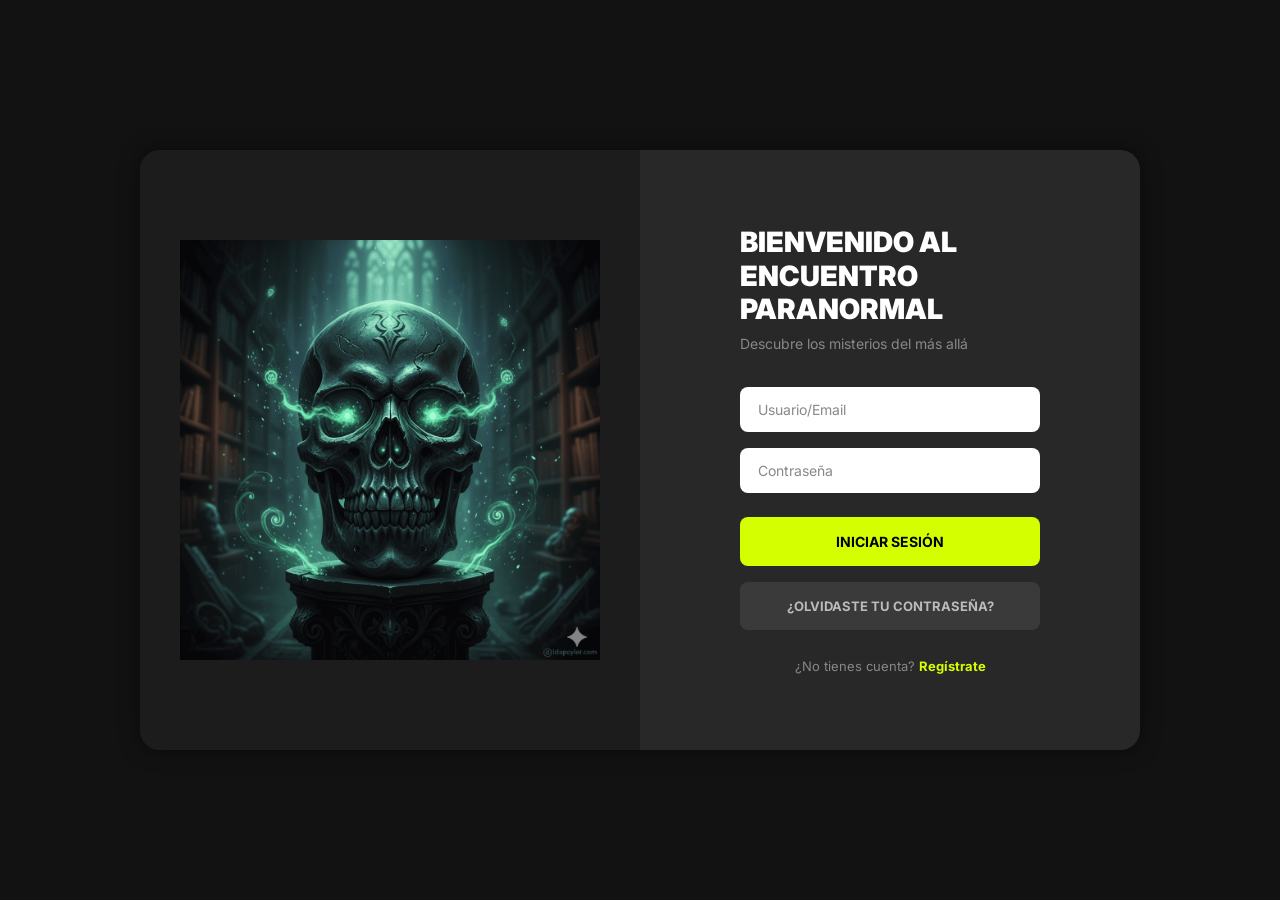
==== commit 097e1265: "Add files via upload" ====
--- a/index.html
+++ b/index.html
@@ -45,6 +45,625 @@
         </div>
     </div>
 
+    <div id="homePage" class="page">
+        <header class="main-header">
+            <div class="header-content">
+                <div class="logo">
+                    <img src="images/Logo.png" alt="Logo">
+                    <span>ENCUENTRO PARANORMAL</span>
+                </div>
+                <nav class="main-nav">
+                    <a href="#" class="nav-link active" onclick="goToHome()">INICIO</a>
+                    <a href="#" class="nav-link" onclick="goToNoticias('NOTICIAS')">NOTICIAS</a>
+                    <a href="#" class="nav-link" onclick="goToPodcast()">PODCAST</a>
+                    <a href="#" class="nav-link" onclick="goToVideos()">VIDEOS</a>
+                    <a href="#" class="nav-link" onclick="goToForo()">FORO</a>
+                    <a href="#" class="nav-link" onclick="goToGaleria()">GALERÍA</a>
+                    <a href="#" class="nav-link" onclick="goToHistorias()">HISTORIAS</a>
+                </nav>
+                <div class="user-section">
+                    <img id="userProfilePicHome" src="" alt="Perfil" class="user-pic">
+                    <span id="userProfileNameHome">MI PERFIL</span>
+                </div>
+            </div>
+        </header>
+
+        <main class="enc-main-body">
+            <div class="enc-slider">
+                <div class="enc-slides">
+                    <div class="enc-slide">
+                        <img src="img/img_2.png" alt="Banner 1">
+                        <div class="enc-slide-content">
+                            <h2>Misterios del Abismo</h2>
+                            <a href="#" onclick="goToHistorias()" class="enc-card-btn">Ver más</a>
+                        </div>
+                    </div>
+                    <div class="enc-slide">
+                        <img src="img/img_6.png" alt="Banner 2">
+                        <div class="enc-slide-content">
+                            <h2>Expedientes Secretos</h2>
+                            <a href="#" onclick="goToNoticias()" class="enc-slide-btn">Leer</a>
+                        </div>
+                    </div>
+                    <div class="enc-slide">
+                        <img src="img/img_2.png" alt="Banner 3">
+                        <div class="enc-slide-content">
+                            <h2>Voces del Más Allá</h2>
+                            <a href="#" onclick="goToPodcast()" class="enc-slide-btn">Conoce más</a>
+                        </div>
+                    </div>
+                </div>
+            </div>
+        
+            <section class="enc-subtitulo">
+                <h2>Últimas noticias</h2>
+            </section>
+        
+            <div class="enc-container">
+                <section class="enc-col">
+                    <img src="img/img_1.png" alt="Noticia 1" class="enc-card-img">
+                    <div class="enc-card-content">
+                        <h2 class="enc-card-title">El Caso Amityville</h2>
+                        <p class="enc-card-text">Nueva evidencia en las cintas de audio de 1976 revela voces desconocidas.</p>
+                        <a href="#" onclick="openNews(1)" class="enc-card-btn">Leer</a>
+                    </div>
+                </section>
+                <section class="enc-col">
+                    <img src="img/img_8.png" alt="Noticia 2" class="enc-card-img">
+                    <div class="enc-card-content">
+                        <h2 class="enc-card-title">Poltergeist en Bogotá</h2>
+                        <p class="enc-card-text">Reportan actividad inusual en un almacén abandonado del centro.</p>
+                        <a href="#" onclick="openNews(2)" class="enc-card-btn">Leer</a>
+                    </div>
+                </section>
+                <section class="enc-col">
+                    <img src="img/img_9.png" alt="Noticia 3" class="enc-card-img">
+                    <div class="enc-card-content">
+                        <h2 class="enc-card-title">Avistamiento OVNI</h2>
+                        <p class="enc-card-text">Luces extrañas sobre la costa obligan intervención militar.</p>
+                        <a href="#" onclick="openNews(4)" class="enc-card-btn">Leer</a>
+                    </div>
+                </section>
+            </div>
+        
+            <section class="enc-subtitulo">
+                <h2>Últimos videos</h2>
+            </section>
+        
+            <div class="enc-container">
+                <section class="enc-col">
+                    <img src="img/img_10.png" alt="Video 1" class="enc-card-img">
+                    <div class="enc-card-content">
+                        <h2 class="enc-card-title">Investigación en vivo</h2>
+                        <p class="enc-card-text">Entramos al hospital abandonado de noche.</p>
+                        <a href="#" onclick="openVideoPlayer('https://player.vimeo.com/video/1139855523', 'Investigación en vivo', 'Entramos al hospital abandonado de noche.')" class="enc-card-btn">Ver video</a>
+                    </div>
+                </section>
+                <section class="enc-col">
+                    <img src="img/img_11.png" alt="Video 2" class="enc-card-img">
+                    <div class="enc-card-content">
+                        <h2 class="enc-card-title">Evidencia Espectral</h2>
+                        <p class="enc-card-text">Análisis de las grabaciones del caso Enfield.</p>
+                        <a href="#" onclick="openVideoPlayer('https://player.vimeo.com/video/1139855523', 'Evidencia Espectral', 'Análisis de las grabaciones del caso Enfield.')" class="enc-card-btn">Ver video</a>
+                    </div>
+                </section>
+                <section class="enc-col">
+                    <img src="img/img_12.png" alt="Video 3" class="enc-card-img">
+                    <div class="enc-card-content">
+                        <h2 class="enc-card-title">Rituales Prohibidos</h2>
+                        <p class="enc-card-text">Documental sobre prácticas antiguas en la selva.</p>
+                        <a href="#" onclick="openVideoPlayer('https://player.vimeo.com/video/1139855523', 'Rituales Prohibidos', 'Documental sobre prácticas antiguas en la selva.')" class="enc-card-btn">Ver video</a>
+                    </div>
+                </section>
+            </div>
+        
+            <section class="enc-subtitulo">
+                <h2>Últimos podcast</h2>
+            </section>
+        
+            <div class="enc-container">
+                <section class="enc-col enc-card-horizontal">
+                    <img src="img/img_3.png" alt="Podcast 1" class="enc-card-img">
+                    <div class="enc-card-content">
+                        <h2 class="enc-card-title-2">Episodio 1: La Llorona</h2>
+                        <p class="enc-card-text">Analizamos la leyenda urbana más famosa de Latinoamérica.</p>
+                        <a href="#" onclick="openPodcastPlayer('img/img_3.png', 'Episodio 1: La Llorona', 'Analizamos la leyenda urbana más famosa de Latinoamérica.')" class="enc-card-btn">Escuchar</a>
+                    </div>
+                </section>
+                <section class="enc-col enc-card-horizontal">
+                    <img src="img/img_13.png" alt="Podcast 2" class="enc-card-img">
+                    <div class="enc-card-content">
+                        <h2 class="enc-card-title-2">Episodio 2: Voces</h2>
+                        <p class="enc-card-text">Psicofonías reales captadas en cementerios locales.</p>
+                        <a href="#" onclick="openPodcastPlayer('img/img_13.png', 'Episodio 2: Voces', 'Psicofonías reales captadas en cementerios locales.')" class="enc-card-btn">Escuchar</a>
+                    </div>
+                </section>
+            </div>
+
+            <section class="enc-subtitulo">
+                <h2>Galería destacada</h2>
+            </section>
+          
+            <section class="enc-galeria">
+                <div class="enc-galeria-item">
+                  <img src="img/img_14.png" alt="Podcast 1">
+                </div>
+                <div class="enc-galeria-item">
+                  <img src="img/img_15.png" alt="Podcast 2">
+                </div>
+                <div class="enc-galeria-item">
+                  <img src="img/img_4.png" alt="Podcast 3">
+                </div>
+                <div class="enc-galeria-item">
+                  <img src="img/img_16.png" alt="Podcast 4">
+                </div>
+            </section>
+
+            <section class="enc-subtitulo">
+                <h2>Últimas publicaciones del foro</h2>
+            </section>
+            
+            <section class="enc-comentarios">
+                <div class="enc-comentario">
+                    <img src="img/img_5.png" alt="Avatar" class="enc-avatar">
+                    <div class="enc-contenido-comentario">
+                        <h3 class="enc-comentario-titulo">Excelente episodio</h3>
+                        <span class="enc-comentario-fecha">Publicado el 12 Nov 2025</span>
+                        <p class="enc-comentario-texto">
+                            Me ha encantado el análisis sobre las psicofonías. ¿Tienen planeado hacer uno sobre OVNIs?
+                        </p>
+                        <a href="#" onclick="goToForo()" class="enc-card-btn-foro">Ver más</a>
+                    </div>
+                </div>
+                <div class="enc-comentario">
+                    <img src="img/img_17.png" alt="Avatar" class="enc-avatar">
+                    <div class="enc-contenido-comentario">
+                        <h3 class="enc-comentario-titulo">Duda sobre el video</h3>
+                        <span class="enc-comentario-fecha">Publicado el 12 Nov 2025</span>
+                        <p class="enc-comentario-texto">
+                            En el minuto 10:45 se ve una sombra. ¿Alguien más la notó? Es escalofriante.
+                        </p>
+                        <a href="#" onclick="goToForo()" class="enc-card-btn-foro">Ver más</a>
+                    </div>
+                </div>
+            </section>
+        </main>
+
+        <footer class="main-footer">
+            <div class="footer-content">
+                <div class="footer-logo">
+                    <img src="images/Logo.png" alt="Logo">
+                </div>
+                <div class="footer-contact">
+                    <h4>Contacto</h4>
+                    <p>encuentroparanormal@gmail.com</p>
+                    <p>Cal. 41 #59-46 - Barranquilla</p>
+                </div>
+                <div class="footer-social">
+                    <h4>Redes Sociales</h4>
+                    <div class="social-icons">
+                        <a href="#" class="social-icon fb">f</a>
+                        <a href="#" class="social-icon tw">t</a>
+                        <a href="#" class="social-icon ig">i</a>
+                        <a href="#" class="social-icon li">in</a>
+                    </div>
+                </div>
+            </div>
+        </footer>
+    </div>
+
+    <div id="podcastPage" class="page">
+        <header class="main-header">
+            <div class="header-content">
+                <div class="logo">
+                    <img src="images/Logo.png" alt="Logo">
+                    <span>ENCUENTRO PARANORMAL</span>
+                </div>
+                <nav class="main-nav">
+                    <a href="#" class="nav-link" onclick="goToHome()">INICIO</a>
+                    <a href="#" class="nav-link" onclick="goToNoticias('NOTICIAS')">NOTICIAS</a>
+                    <a href="#" class="nav-link active" onclick="goToPodcast()">PODCAST</a>
+                    <a href="#" class="nav-link" onclick="goToVideos()">VIDEOS</a>
+                    <a href="#" class="nav-link" onclick="goToForo()">FORO</a>
+                    <a href="#" class="nav-link" onclick="goToGaleria()">GALERÍA</a>
+                    <a href="#" class="nav-link" onclick="goToHistorias()">HISTORIAS</a>
+                </nav>
+                <div class="user-section">
+                    <img id="userProfilePicPod" src="" alt="Perfil" class="user-pic">
+                    <span id="userProfileNamePod">MI PERFIL</span>
+                </div>
+            </div>
+        </header>
+
+        <main class="enc-main-body">
+            <header class="site-header">
+                <h1>Podcast ENC</h1>
+            </header>
+        
+            <section class="enc-subtitulo">
+                <h2>Últimos podcast</h2>
+            </section>
+        
+            <div class="enc-container">
+                <section class="enc-col enc-card-horizontal">
+                    <img src="img/img_3.png" alt="Podcast 1" class="enc-card-img">
+                    <div class="enc-card-content">
+                        <h2 class="enc-card-title-2">La Llorona</h2>
+                        <p class="enc-card-text">Historia profunda sobre el origen del mito.</p>
+                        <a href="#" onclick="openPodcastPlayer('img/img_3.png', 'La Llorona', 'Historia profunda sobre el origen del mito.')" class="enc-card-btn">Ver más</a>
+                    </div>
+                </section>
+                <section class="enc-col enc-card-horizontal">
+                    <img src="img/img_3.png" alt="Podcast 2" class="enc-card-img">
+                    <div class="enc-card-content">
+                        <h2 class="enc-card-title-2">El Silbón</h2>
+                        <p class="enc-card-text">Relatos de los llanos orientales.</p>
+                        <a href="#" onclick="openPodcastPlayer('img/img_3.png', 'El Silbón', 'Relatos de los llanos orientales.')" class="enc-card-btn">Ver más</a>
+                    </div>
+                </section>
+            </div>
+
+            <div class="enc-container">
+                <section class="enc-col enc-card-horizontal">
+                    <img src="img/img_3.png" alt="Podcast 3" class="enc-card-img">
+                    <div class="enc-card-content">
+                        <h2 class="enc-card-title-2">Ouija: Reglas</h2>
+                        <p class="enc-card-text">Qué no hacer nunca al jugar.</p>
+                        <a href="#" onclick="openPodcastPlayer('img/img_3.png', 'Ouija: Reglas', 'Qué no hacer nunca al jugar.')" class="enc-card-btn">Ver más</a>
+                    </div>
+                </section>
+                <section class="enc-col enc-card-horizontal">
+                    <img src="img/img_3.png" alt="Podcast 4" class="enc-card-img">
+                    <div class="enc-card-content">
+                        <h2 class="enc-card-title-2">Exorcismos</h2>
+                        <p class="enc-card-text">Entrevista con un sacerdote experto.</p>
+                        <a href="#" onclick="openPodcastPlayer('img/img_3.png', 'Exorcismos', 'Entrevista con un sacerdote experto.')" class="enc-card-btn">Ver más</a>
+                    </div>
+                </section>
+            </div>
+            
+            <div class="enc-container">
+                <section class="enc-col enc-card-horizontal">
+                    <img src="img/img_3.png" alt="Podcast 5" class="enc-card-img">
+                    <div class="enc-card-content">
+                        <h2 class="enc-card-title-2">El caso Vallecas</h2>
+                        <p class="enc-card-text">Análisis detallado del expediente policial.</p>
+                        <a href="#" onclick="openPodcastPlayer('img/img_3.png', 'El caso Vallecas', 'Análisis detallado del expediente policial.')" class="enc-card-btn">Ver más</a>
+                    </div>
+                </section>
+                <section class="enc-col enc-card-horizontal">
+                    <img src="img/img_3.png" alt="Podcast 6" class="enc-card-img">
+                    <div class="enc-card-content">
+                        <h2 class="enc-card-title-2">Vampirismo</h2>
+                        <p class="enc-card-text">Mitos y realidades médicas.</p>
+                        <a href="#" onclick="openPodcastPlayer('img/img_3.png', 'Vampirismo', 'Mitos y realidades médicas.')" class="enc-card-btn">Ver más</a>
+                    </div>
+                </section>
+            </div>
+        </main>
+
+        <footer class="main-footer">
+            <div class="footer-content">
+                <div class="footer-logo">
+                    <img src="images/Logo.png" alt="Logo">
+                </div>
+                <div class="footer-contact">
+                    <h4>Contacto</h4>
+                    <p>encuentroparanormal@gmail.com</p>
+                    <p>Cal. 41 #59-46 - Barranquilla</p>
+                </div>
+                <div class="footer-social">
+                    <h4>Redes Sociales</h4>
+                    <div class="social-icons">
+                        <a href="#" class="social-icon fb">f</a>
+                        <a href="#" class="social-icon tw">t</a>
+                        <a href="#" class="social-icon ig">i</a>
+                        <a href="#" class="social-icon li">in</a>
+                    </div>
+                </div>
+            </div>
+        </footer>
+    </div>
+
+    <div id="reproductorPodcastPage" class="page">
+        <header class="main-header">
+            <div class="header-content">
+                <div class="logo">
+                    <img src="images/Logo.png" alt="Logo">
+                    <span>ENCUENTRO PARANORMAL</span>
+                </div>
+                <nav class="main-nav">
+                    <a href="#" class="nav-link" onclick="goToHome()">INICIO</a>
+                    <a href="#" class="nav-link" onclick="goToNoticias('NOTICIAS')">NOTICIAS</a>
+                    <a href="#" class="nav-link active" onclick="goToPodcast()">PODCAST</a>
+                    <a href="#" class="nav-link" onclick="goToVideos()">VIDEOS</a>
+                    <a href="#" class="nav-link" onclick="goToForo()">FORO</a>
+                    <a href="#" class="nav-link" onclick="goToGaleria()">GALERÍA</a>
+                    <a href="#" class="nav-link" onclick="goToHistorias()">HISTORIAS</a>
+                </nav>
+                <div class="user-section">
+                    <img id="userProfilePicPodPlayer" src="" alt="Perfil" class="user-pic">
+                    <span id="userProfileNamePodPlayer">MI PERFIL</span>
+                </div>
+            </div>
+        </header>
+
+        <main class="enc-main-body">
+            <header class="site-header">
+                <h1>Reproductor de podcast ENC</h1>
+            </header>
+
+            <section class="enc-subtitulo">
+                <h2 id="podcastPlayerTitle">Título del Episodio</h2>
+            </section>
+
+            <section class="enc-col enc-card-horizontal">
+                <img id="podcastPlayerImg" src="img/img_3.png" alt="Podcast" class="enc-card-img">
+                <div class="enc-card-content">
+                    <h2 class="enc-card-title-2">Escuchando ahora</h2>
+                    <p id="podcastPlayerDesc" class="enc-card-text">Descripción...</p>
+                    <div style="margin-top: 20px; color: #aaa;">[Controles de Reproducción Simulados]</div>
+                </div>
+            </section>
+
+            <section class="enc-subtitulo">
+                <h2>Comentarios del episodio</h2>
+            </section>
+
+            <section class="enc-comentarios">
+                <div class="enc-comentario">
+                    <img src="img/img_5.png" alt="Avatar" class="enc-avatar">
+                    <div class="enc-contenido-comentario">
+                        <h3 class="enc-comentario-titulo">Excelente episodio</h3>
+                        <span class="enc-comentario-fecha">Publicado el 12 Nov 2025</span>
+                        <p class="enc-comentario-texto">
+                            Muy informativo. Me gustó la parte histórica.
+                        </p>
+                    </div>
+                </div>
+                <div class="enc-comentario">
+                    <img src="img/img_5.png" alt="Avatar" class="enc-avatar">
+                    <div class="enc-contenido-comentario">
+                        <h3 class="enc-comentario-titulo">Tengo una pregunta</h3>
+                        <span class="enc-comentario-fecha">Publicado el 12 Nov 2025</span>
+                        <p class="enc-comentario-texto">
+                            ¿De dónde sacaron esa grabación? Suena muy real.
+                        </p>
+                    </div>
+                </div>
+            </section>
+        </main>
+        <footer class="main-footer">
+            <div class="footer-content">
+                <div class="footer-logo">
+                    <img src="images/Logo.png" alt="Logo">
+                </div>
+                <div class="footer-contact">
+                    <h4>Contacto</h4>
+                    <p>encuentroparanormal@gmail.com</p>
+                    <p>Cal. 41 #59-46 - Barranquilla</p>
+                </div>
+                <div class="footer-social">
+                    <h4>Redes Sociales</h4>
+                    <div class="social-icons">
+                        <a href="#" class="social-icon fb">f</a>
+                        <a href="#" class="social-icon tw">t</a>
+                        <a href="#" class="social-icon ig">i</a>
+                        <a href="#" class="social-icon li">in</a>
+                    </div>
+                </div>
+            </div>
+        </footer>
+    </div>
+
+    <div id="videosPage" class="page">
+        <header class="main-header">
+            <div class="header-content">
+                <div class="logo">
+                    <img src="images/Logo.png" alt="Logo">
+                    <span>ENCUENTRO PARANORMAL</span>
+                </div>
+                <nav class="main-nav">
+                    <a href="#" class="nav-link" onclick="goToHome()">INICIO</a>
+                    <a href="#" class="nav-link" onclick="goToNoticias('NOTICIAS')">NOTICIAS</a>
+                    <a href="#" class="nav-link" onclick="goToPodcast()">PODCAST</a>
+                    <a href="#" class="nav-link active" onclick="goToVideos()">VIDEOS</a>
+                    <a href="#" class="nav-link" onclick="goToForo()">FORO</a>
+                    <a href="#" class="nav-link" onclick="goToGaleria()">GALERÍA</a>
+                    <a href="#" class="nav-link" onclick="goToHistorias()">HISTORIAS</a>
+                </nav>
+                <div class="user-section">
+                    <img id="userProfilePicVid" src="" alt="Perfil" class="user-pic">
+                    <span id="userProfileNameVid">MI PERFIL</span>
+                </div>
+            </div>
+        </header>
+
+        <main class="enc-main-body">
+            <header class="site-header">
+                <h1>Videos ENC</h1>
+            </header>
+        
+            <section class="enc-subtitulo">
+                <h2>Últimos videos</h2>
+            </section>
+        
+            <div class="enc-container">
+                <section class="enc-col">
+                    <img src="img/img_1.png" alt="Video 1" class="enc-card-img">
+                    <div class="enc-card-content">
+                        <h2 class="enc-card-title">Investigación Hospital</h2>
+                        <p class="enc-card-text">Exploración nocturna.</p>
+                        <a href="#" onclick="openVideoPlayer('https://player.vimeo.com/video/1085077772', 'Investigación Hospital', 'Exploración nocturna.')" class="enc-card-btn">Ver más</a>
+                    </div>
+                </section>
+                <section class="enc-col">
+                    <img src="img/img_1.png" alt="Video 2" class="enc-card-img">
+                    <div class="enc-card-content">
+                        <h2 class="enc-card-title">El Poltergeist</h2>
+                        <p class="enc-card-text">Evidencia captada en cámara.</p>
+                        <a href="#" onclick="openVideoPlayer('https://player.vimeo.com/video/1085077772', 'El Poltergeist', 'Evidencia captada en cámara.')" class="enc-card-btn">Ver más</a>
+                    </div>
+                </section>
+                <section class="enc-col">
+                    <img src="img/img_1.png" alt="Video 3" class="enc-card-img">
+                    <div class="enc-card-content">
+                        <h2 class="enc-card-title">Rituales</h2>
+                        <p class="enc-card-text">Documental corto.</p>
+                        <a href="#" onclick="openVideoPlayer('https://player.vimeo.com/video/1085077772', 'Rituales', 'Documental corto.')" class="enc-card-btn">Ver más</a>
+                    </div>
+                </section>
+            </div>
+
+            <div class="enc-container">
+                <section class="enc-col">
+                    <img src="img/img_1.png" alt="Video 4" class="enc-card-img">
+                    <div class="enc-card-content">
+                        <h2 class="enc-card-title">Entrevista Exorcista</h2>
+                        <p class="enc-card-text">Testimonio real.</p>
+                        <a href="#" onclick="openVideoPlayer('https://player.vimeo.com/video/1085077772', 'Entrevista Exorcista', 'Testimonio real.')" class="enc-card-btn">Ver más</a>
+                    </div>
+                </section>
+                <section class="enc-col">
+                    <img src="img/img_1.png" alt="Video 5" class="enc-card-img">
+                    <div class="enc-card-content">
+                        <h2 class="enc-card-title">Casa Embrujada</h2>
+                        <p class="enc-card-text">Recorrido virtual.</p>
+                        <a href="#" onclick="openVideoPlayer('https://player.vimeo.com/video/1085077772', 'Casa Embrujada', 'Recorrido virtual.')" class="enc-card-btn">Ver más</a>
+                    </div>
+                </section>
+                <section class="enc-col">
+                    <img src="img/img_1.png" alt="Video 6" class="enc-card-img">
+                    <div class="enc-card-content">
+                        <h2 class="enc-card-title">OVNI Chile</h2>
+                        <p class="enc-card-text">Análisis del video viral.</p>
+                        <a href="#" onclick="openVideoPlayer('https://player.vimeo.com/video/1085077772', 'OVNI Chile', 'Análisis del video viral.')" class="enc-card-btn">Ver más</a>
+                    </div>
+                </section>
+            </div>
+        </main>
+
+        <footer class="main-footer">
+            <div class="footer-content">
+                <div class="footer-logo">
+                    <img src="images/Logo.png" alt="Logo">
+                </div>
+                <div class="footer-contact">
+                    <h4>Contacto</h4>
+                    <p>encuentroparanormal@gmail.com</p>
+                    <p>Cal. 41 #59-46 - Barranquilla</p>
+                </div>
+                <div class="footer-social">
+                    <h4>Redes Sociales</h4>
+                    <div class="social-icons">
+                        <a href="#" class="social-icon fb">f</a>
+                        <a href="#" class="social-icon tw">t</a>
+                        <a href="#" class="social-icon ig">i</a>
+                        <a href="#" class="social-icon li">in</a>
+                    </div>
+                </div>
+            </div>
+        </footer>
+    </div>
+
+    <div id="reproductorVideoPage" class="page">
+        <header class="main-header">
+            <div class="header-content">
+                <div class="logo">
+                    <img src="images/Logo.png" alt="Logo">
+                    <span>ENCUENTRO PARANORMAL</span>
+                </div>
+                <nav class="main-nav">
+                    <a href="#" class="nav-link" onclick="goToHome()">INICIO</a>
+                    <a href="#" class="nav-link" onclick="goToNoticias('NOTICIAS')">NOTICIAS</a>
+                    <a href="#" class="nav-link" onclick="goToPodcast()">PODCAST</a>
+                    <a href="#" class="nav-link active" onclick="goToVideos()">VIDEOS</a>
+                    <a href="#" class="nav-link" onclick="goToForo()">FORO</a>
+                    <a href="#" class="nav-link" onclick="goToGaleria()">GALERÍA</a>
+                    <a href="#" class="nav-link" onclick="goToHistorias()">HISTORIAS</a>
+                </nav>
+                <div class="user-section">
+                    <img id="userProfilePicVidPlayer" src="" alt="Perfil" class="user-pic">
+                    <span id="userProfileNameVidPlayer">MI PERFIL</span>
+                </div>
+            </div>
+        </header>
+
+        <main class="enc-main-body">
+            <header class="site-header">
+                <h1>Videos ENC</h1>
+            </header>
+        
+            <section class="enc-subtitulo">
+                <h2 id="videoPlayerTitle">Título del Video</h2>
+            </section>
+        
+            <section class="enc-col">
+                <div class="video-container">
+                    <iframe 
+                        id="videoIframe"
+                        src=""
+                        frameborder="0"
+                        allow="autoplay; fullscreen; picture-in-picture; clipboard-write; encrypted-media; web-share"
+                        title="Video Player">
+                    </iframe>
+                </div>
+                <div class="enc-card-content">
+                    <h2 class="enc-card-title">Descripción</h2>
+                    <p id="videoPlayerDesc" class="enc-card-text">Detalles del video...</p>
+                </div>
+            </section>
+        
+            <section class="enc-subtitulo">
+                <h2>Comentarios</h2>
+            </section>
+        
+            <section class="enc-comentarios">
+                <div class="enc-comentario">
+                    <img src="img/img_5.png" alt="Avatar" class="enc-avatar">
+                    <div class="enc-contenido-comentario">
+                        <h3 class="enc-comentario-titulo">Impresionante</h3>
+                        <span class="enc-comentario-fecha">Publicado el 12 Nov 2025</span>
+                        <p class="enc-comentario-texto">
+                            La calidad de imagen es muy buena.
+                        </p>
+                    </div>
+                </div>
+                <div class="enc-comentario">
+                    <img src="img/img_5.png" alt="Avatar" class="enc-avatar">
+                    <div class="enc-contenido-comentario">
+                        <h3 class="enc-comentario-titulo">Duda</h3>
+                        <span class="enc-comentario-fecha">Publicado el 12 Nov 2025</span>
+                        <p class="enc-comentario-texto">
+                            ¿Esto es real o efectos especiales?
+                        </p>
+                    </div>
+                </div>
+            </section>
+        </main>
+        <footer class="main-footer">
+            <div class="footer-content">
+                <div class="footer-logo">
+                    <img src="images/Logo.png" alt="Logo">
+                </div>
+                <div class="footer-contact">
+                    <h4>Contacto</h4>
+                    <p>encuentroparanormal@gmail.com</p>
+                    <p>Cal. 41 #59-46 - Barranquilla</p>
+                </div>
+                <div class="footer-social">
+                    <h4>Redes Sociales</h4>
+                    <div class="social-icons">
+                        <a href="#" class="social-icon fb">f</a>
+                        <a href="#" class="social-icon tw">t</a>
+                        <a href="#" class="social-icon ig">i</a>
+                        <a href="#" class="social-icon li">in</a>
+                    </div>
+                </div>
+            </div>
+        </footer>
+    </div>
+
     <div id="noticiasPage" class="page">
         <header class="main-header">
             <div class="header-content">
@@ -53,8 +672,10 @@
                     <span>ENCUENTRO PARANORMAL</span>
                 </div>
                 <nav class="main-nav">
-                    <a href="#" class="nav-link" onclick="goToNoticias('INICIO')">INICIO</a>
-                    <a href="#" class="nav-link" onclick="goToNoticias('NOTICIAS')">NOTICIAS</a>
+                    <a href="#" class="nav-link" onclick="goToHome()">INICIO</a>
+                    <a href="#" class="nav-link active" onclick="goToNoticias('NOTICIAS')">NOTICIAS</a>
+                    <a href="#" class="nav-link" onclick="goToPodcast()">PODCAST</a>
+                    <a href="#" class="nav-link" onclick="goToVideos()">VIDEOS</a>
                     <a href="#" class="nav-link" onclick="goToForo()">FORO</a>
                     <a href="#" class="nav-link" onclick="goToGaleria()">GALERÍA</a>
                     <a href="#" class="nav-link" onclick="goToHistorias()">HISTORIAS</a>
@@ -118,8 +739,10 @@
                     <span>ENCUENTRO PARANORMAL</span>
                 </div>
                 <nav class="main-nav">
-                    <a href="#" class="nav-link" onclick="goToNoticias('INICIO')">INICIO</a>
+                    <a href="#" class="nav-link" onclick="goToHome()">INICIO</a>
                     <a href="#" class="nav-link" onclick="goToNoticias('NOTICIAS')">NOTICIAS</a>
+                    <a href="#" class="nav-link" onclick="goToPodcast()">PODCAST</a>
+                    <a href="#" class="nav-link" onclick="goToVideos()">VIDEOS</a>
                     <a href="#" class="nav-link" onclick="goToForo()">FORO</a>
                     <a href="#" class="nav-link" onclick="goToGaleria()">GALERÍA</a>
                     <a href="#" class="nav-link" onclick="goToHistorias()">HISTORIAS</a>
@@ -190,9 +813,11 @@
                     <span>ENCUENTRO PARANORMAL</span>
                 </div>
                 <nav class="main-nav">
-                    <a href="#" class="nav-link" onclick="goToNoticias('INICIO')">INICIO</a>
+                    <a href="#" class="nav-link" onclick="goToHome()">INICIO</a>
                     <a href="#" class="nav-link" onclick="goToNoticias('NOTICIAS')">NOTICIAS</a>
-                    <a href="#" class="nav-link" onclick="goToForo()">FORO</a>
+                    <a href="#" class="nav-link" onclick="goToPodcast()">PODCAST</a>
+                    <a href="#" class="nav-link" onclick="goToVideos()">VIDEOS</a>
+                    <a href="#" class="nav-link active" onclick="goToForo()">FORO</a>
                     <a href="#" class="nav-link" onclick="goToGaleria()">GALERÍA</a>
                     <a href="#" class="nav-link" onclick="goToHistorias()">HISTORIAS</a>
                 </nav>
@@ -252,9 +877,11 @@
                     <span>ENCUENTRO PARANORMAL</span>
                 </div>
                 <nav class="main-nav">
-                    <a href="#" class="nav-link" onclick="goToNoticias('INICIO')">INICIO</a>
+                    <a href="#" class="nav-link" onclick="goToHome()">INICIO</a>
                     <a href="#" class="nav-link" onclick="goToNoticias('NOTICIAS')">NOTICIAS</a>
-                    <a href="#" class="nav-link" onclick="goToForo()">FORO</a>
+                    <a href="#" class="nav-link" onclick="goToPodcast()">PODCAST</a>
+                    <a href="#" class="nav-link" onclick="goToVideos()">VIDEOS</a>
+                    <a href="#" class="nav-link active" onclick="goToForo()">FORO</a>
                     <a href="#" class="nav-link" onclick="goToGaleria()">GALERÍA</a>
                     <a href="#" class="nav-link" onclick="goToHistorias()">HISTORIAS</a>
                 </nav>
@@ -320,9 +947,11 @@
                     <span>ENCUENTRO PARANORMAL</span>
                 </div>
                 <nav class="main-nav">
-                    <a href="#" class="nav-link" onclick="goToNoticias('INICIO')">INICIO</a>
+                    <a href="#" class="nav-link" onclick="goToHome()">INICIO</a>
                     <a href="#" class="nav-link" onclick="goToNoticias('NOTICIAS')">NOTICIAS</a>
-                    <a href="#" class="nav-link" onclick="goToForo()">FORO</a>
+                    <a href="#" class="nav-link" onclick="goToPodcast()">PODCAST</a>
+                    <a href="#" class="nav-link" onclick="goToVideos()">VIDEOS</a>
+                    <a href="#" class="nav-link active" onclick="goToForo()">FORO</a>
                     <a href="#" class="nav-link" onclick="goToGaleria()">GALERÍA</a>
                     <a href="#" class="nav-link" onclick="goToHistorias()">HISTORIAS</a>
                 </nav>
@@ -375,10 +1004,12 @@
                     <span>ENCUENTRO PARANORMAL</span>
                 </div>
                 <nav class="main-nav">
-                    <a href="#" class="nav-link" onclick="goToNoticias('INICIO')">INICIO</a>
+                    <a href="#" class="nav-link" onclick="goToHome()">INICIO</a>
                     <a href="#" class="nav-link" onclick="goToNoticias('NOTICIAS')">NOTICIAS</a>
+                    <a href="#" class="nav-link" onclick="goToPodcast()">PODCAST</a>
+                    <a href="#" class="nav-link" onclick="goToVideos()">VIDEOS</a>
                     <a href="#" class="nav-link" onclick="goToForo()">FORO</a>
-                    <a href="#" class="nav-link" onclick="goToGaleria()">GALERÍA</a>
+                    <a href="#" class="nav-link active" onclick="goToGaleria()">GALERÍA</a>
                     <a href="#" class="nav-link" onclick="goToHistorias()">HISTORIAS</a>
                 </nav>
                 <div class="user-section">
@@ -438,11 +1069,13 @@
                     <span>ENCUENTRO PARANORMAL</span>
                 </div>
                 <nav class="main-nav">
-                    <a href="#" class="nav-link" onclick="goToNoticias('INICIO')">INICIO</a>
+                    <a href="#" class="nav-link" onclick="goToHome()">INICIO</a>
                     <a href="#" class="nav-link" onclick="goToNoticias('NOTICIAS')">NOTICIAS</a>
+                    <a href="#" class="nav-link" onclick="goToPodcast()">PODCAST</a>
+                    <a href="#" class="nav-link" onclick="goToVideos()">VIDEOS</a>
                     <a href="#" class="nav-link" onclick="goToForo()">FORO</a>
                     <a href="#" class="nav-link" onclick="goToGaleria()">GALERÍA</a>
-                    <a href="#" class="nav-link" onclick="goToHistorias()">HISTORIAS</a>
+                    <a href="#" class="nav-link active" onclick="goToHistorias()">HISTORIAS</a>
                 </nav>
                 <div class="user-section">
                     <img id="userProfilePic7" src="" alt="Perfil" class="user-pic">
--- a/style.css
+++ b/style.css
@@ -319,7 +319,12 @@
 .social-icon.li { background-color: #0077B5; }
 
 #noticiasPage.active,
-#articleDetailPage.active {
+#articleDetailPage.active,
+#homePage.active,
+#podcastPage.active,
+#videosPage.active,
+#reproductorVideoPage.active,
+#reproductorPodcastPage.active {
     flex-direction: column;
 }
 
@@ -790,6 +795,15 @@
     line-height: 1.6;
 }
 
+.topic-evidence img {
+    max-width: 400px;
+    width: 100%;
+    height: auto;
+    margin-top: 15px;
+    border-radius: 8px;
+    box-shadow: 0 4px 6px rgba(0,0,0,0.3);
+}
+
 .comment-input-box {
     display: flex;
     gap: 15px;
@@ -880,6 +894,8 @@
     width: 100%;
     height: 250px;
     object-fit: cover;
+    transition: transform .3s ease;
+    display: block;
 }
 
 .gallery-item h4 {
@@ -960,7 +976,6 @@
     background-color: #bfe600;
 }
 
-/* --- Lightbox Modal Styles --- */
 .lightbox-modal {
     display: none; 
     position: fixed; 
@@ -1026,7 +1041,6 @@
     }
 }
 
-/* --- Pagination Styles --- */
 .pagination-controls {
     display: flex;
     justify-content: space-between;
@@ -1060,4 +1074,351 @@
     font-size: 16px;
     font-weight: bold;
     color: #888;
+}
+
+.enc-main-body {
+    margin-left: 10%;
+    margin-right: 10%;
+}
+
+.site-header {
+    text-align: center;
+    padding: 15px 0;
+    color: white;
+}
+
+.enc-container {
+    display: flex;
+    gap: 20px;
+}
+
+.enc-col {
+    padding: 20px;
+    flex: 1;
+}
+
+@media (max-width: 768px) {
+    .enc-container {
+        flex-direction: column;
+    }
+}
+
+.enc-card {
+    width: 300px;
+    background: white;
+    border-radius: 12px;
+    overflow: hidden;
+    box-shadow: 0 4px 10px rgba(0,0,0,0.1);
+    padding-bottom: 20px;
+    font-family: Arial, sans-serif;
+}
+
+.enc-card-img {
+    width: 100%;
+    height: auto;
+    display: block;
+    border-radius: 8px;
+}
+
+.enc-card-title {
+    padding-top: 15px;
+    margin: 0;
+    font-size: 22px;
+    color: #aaa;
+}
+
+.enc-card-title-2 {
+    margin: 0;
+    font-size: 22px;
+    color: #aaa;
+}
+
+.enc-card-text {
+    color: #aaa;
+    font-size: 15px;
+    line-height: 1.4;
+    margin-bottom: 15px;
+}
+
+.enc-card-btn {
+    display: block;
+    padding: 10px;
+    color: #aaa;
+    text-align: center;
+    text-decoration: none;
+    border-radius: 50px;
+    font-weight: bold;
+    border: 2px solid #aaa;
+    width: 50%;
+    transition: all 0.3s ease;
+}
+
+.enc-card-btn:hover {
+    background-color: #aaa;
+    color: #191919;
+    cursor: pointer;
+}
+
+.enc-card-btn-foro {
+    display: block;
+    padding: 10px;
+    color: #aaa;
+    text-align: center;
+    text-decoration: none;
+    border-radius: 50px;
+    font-weight: bold;
+    border: 2px solid #aaa;
+    width: 15%;
+}
+
+.enc-card-btn-foro:hover {
+    background-color: #aaa;
+    color: #191919;
+    cursor: pointer;
+}
+
+.enc-slider {
+    width: 100%;
+    overflow: hidden;
+    position: relative;
+    margin-bottom: 40px;
+    border-radius: 12px;
+}
+
+.enc-slides {
+    display: flex;
+    width: 300%;
+    animation: slide 12s infinite;
+}
+
+.enc-slide {
+    position: relative;
+    width: 100%;
+}
+
+.enc-slide img {
+    width: 100%;
+    height: auto;
+    display: block;
+}
+
+.enc-slide-content {
+    position: absolute;
+    top: 50%;
+    left: 10%;
+    transform: translateY(-50%);
+    color: #aaa;
+    max-width: 400px;
+}
+
+.enc-slide-content h2 {
+    font-size: 40px;
+    font-weight: 700;
+    margin-bottom: 15px;
+    text-shadow: 0px 3px 8px rgba(0,0,0,0.6);
+}
+
+.enc-slide-btn {
+    display: inline-block;
+    padding: 10px 20px;
+    background-color: #193d69;
+    color: #fff;
+    font-size: 18px;
+    border-radius: 6px;
+    text-decoration: none;
+    border: 2px solid #fff;
+    transition: 0.3s;
+}
+
+.enc-slide-btn:hover {
+    background-color: #aaa;
+    color: #193d69;
+    border-color: #193d69;
+}
+
+@keyframes slide {
+    0% { transform: translateX(0); }
+    33% { transform: translateX(0); }
+
+    36% { transform: translateX(-100%); }
+    66% { transform: translateX(-100%); }
+
+    69% { transform: translateX(-200%); }
+    100% { transform: translateX(-200%); }
+}
+
+.enc-card-horizontal {
+    display: flex;
+    align-items: flex-start;
+    gap: 20px;
+    padding: 20px;
+    border-radius: 50px;
+}
+
+.enc-card-horizontal .enc-card-img {
+    width: 180px;
+    height: auto;
+    object-fit: cover;
+}
+
+.enc-card-horizontal .enc-card-content {
+    flex: 1;
+}
+
+.enc-card-horizontal .enc-card-title {
+    font-size: 22px;
+}
+
+.enc-card-horizontal .enc-card-text {
+    margin-bottom: 15px;
+    color: #aaa;
+}
+
+.enc-card-horizontal .enc-card-btn {
+    padding: 10px 20px;
+    border: 2px solid #aaa;
+    color: #aaa;
+    text-decoration: none;
+    border-radius: 50px;
+    transition: 0.3s;
+}
+
+.enc-card-horizontal .enc-card-btn:hover {
+    background: #aaa;
+    color: #191919;
+}
+
+@media (max-width: 768px) {
+    .enc-card-horizontal {
+        flex-direction: column;
+        text-align: left;
+    }
+
+    .enc-card-horizontal .enc-card-img {
+        width: 100%;
+        max-width: 300px;
+    }
+}
+
+.enc-galeria {
+    display: grid;
+    grid-template-columns: repeat(4, 1fr);
+    gap: 20px;
+    padding: 20px 0;
+}
+
+.enc-galeria-item {
+    overflow: hidden;
+    box-shadow: 0 4px 10px rgba(0,0,0,0.1);
+    border-radius: 8px;
+}
+
+.enc-galeria-item img {
+    width: 100%;
+    height: 200px;
+    object-fit: cover;
+    transition: transform .3s ease;
+    display: block;
+}
+
+.enc-galeria-item img:hover {
+    transform: scale(1.05);
+}
+
+@media (max-width: 1024px) {
+    .enc-galeria {
+        grid-template-columns: repeat(2, 1fr);
+    }
+}
+
+@media (max-width: 600px) {
+    .enc-galeria {
+        grid-template-columns: 1fr;
+    }
+}
+
+.enc-comentarios {
+    width: 100%;
+    margin: 40px auto;
+    display: flex;
+    flex-direction: column;
+    gap: 20px;
+}
+
+.enc-comentario {
+    display: flex;
+    align-items: flex-start;
+    gap: 15px;
+    padding: 15px;
+    border-radius: 10px;
+}
+
+.enc-avatar {
+    width: 60px;
+    height: 60px;
+    border-radius: 50%;
+    object-fit: cover;
+}
+
+.enc-contenido-comentario {
+    flex: 1;
+}
+
+.enc-comentario-titulo {
+    margin: 0;
+    font-size: 18px;
+    color: #aaa;
+}
+
+.enc-comentario-fecha {
+    display: block;
+    font-size: 13px;
+    color: #aaa;
+    margin-bottom: 8px;
+}
+
+.enc-comentario-texto {
+    margin: 0;
+    color: #aaa;
+    line-height: 1.4;
+    padding-bottom: 15px;
+}
+
+@media (max-width: 600px) {
+    .enc-comentario {
+        flex-direction: column;
+        align-items: flex-start;
+        text-align: left;
+    }
+
+    .enc-avatar {
+        width: 70px;
+        height: 70px;
+    }
+}
+
+.enc-subtitulo {
+    color: #aaa;
+    padding-top: 20px;
+    font-size: 18px;
+    border-bottom: 1px solid #333;
+    margin-bottom: 20px;
+}
+
+.video-container {
+    position: relative;
+    padding-top: 56.25%;
+    width: 100%;
+    overflow: hidden;
+    border-radius: 12px;
+    margin-bottom: 15px;
+}
+
+.video-container iframe {
+    position: absolute;
+    top: 0;
+    left: 0;
+    width: 100%;
+    height: 100%;
+    border: none;
 }
